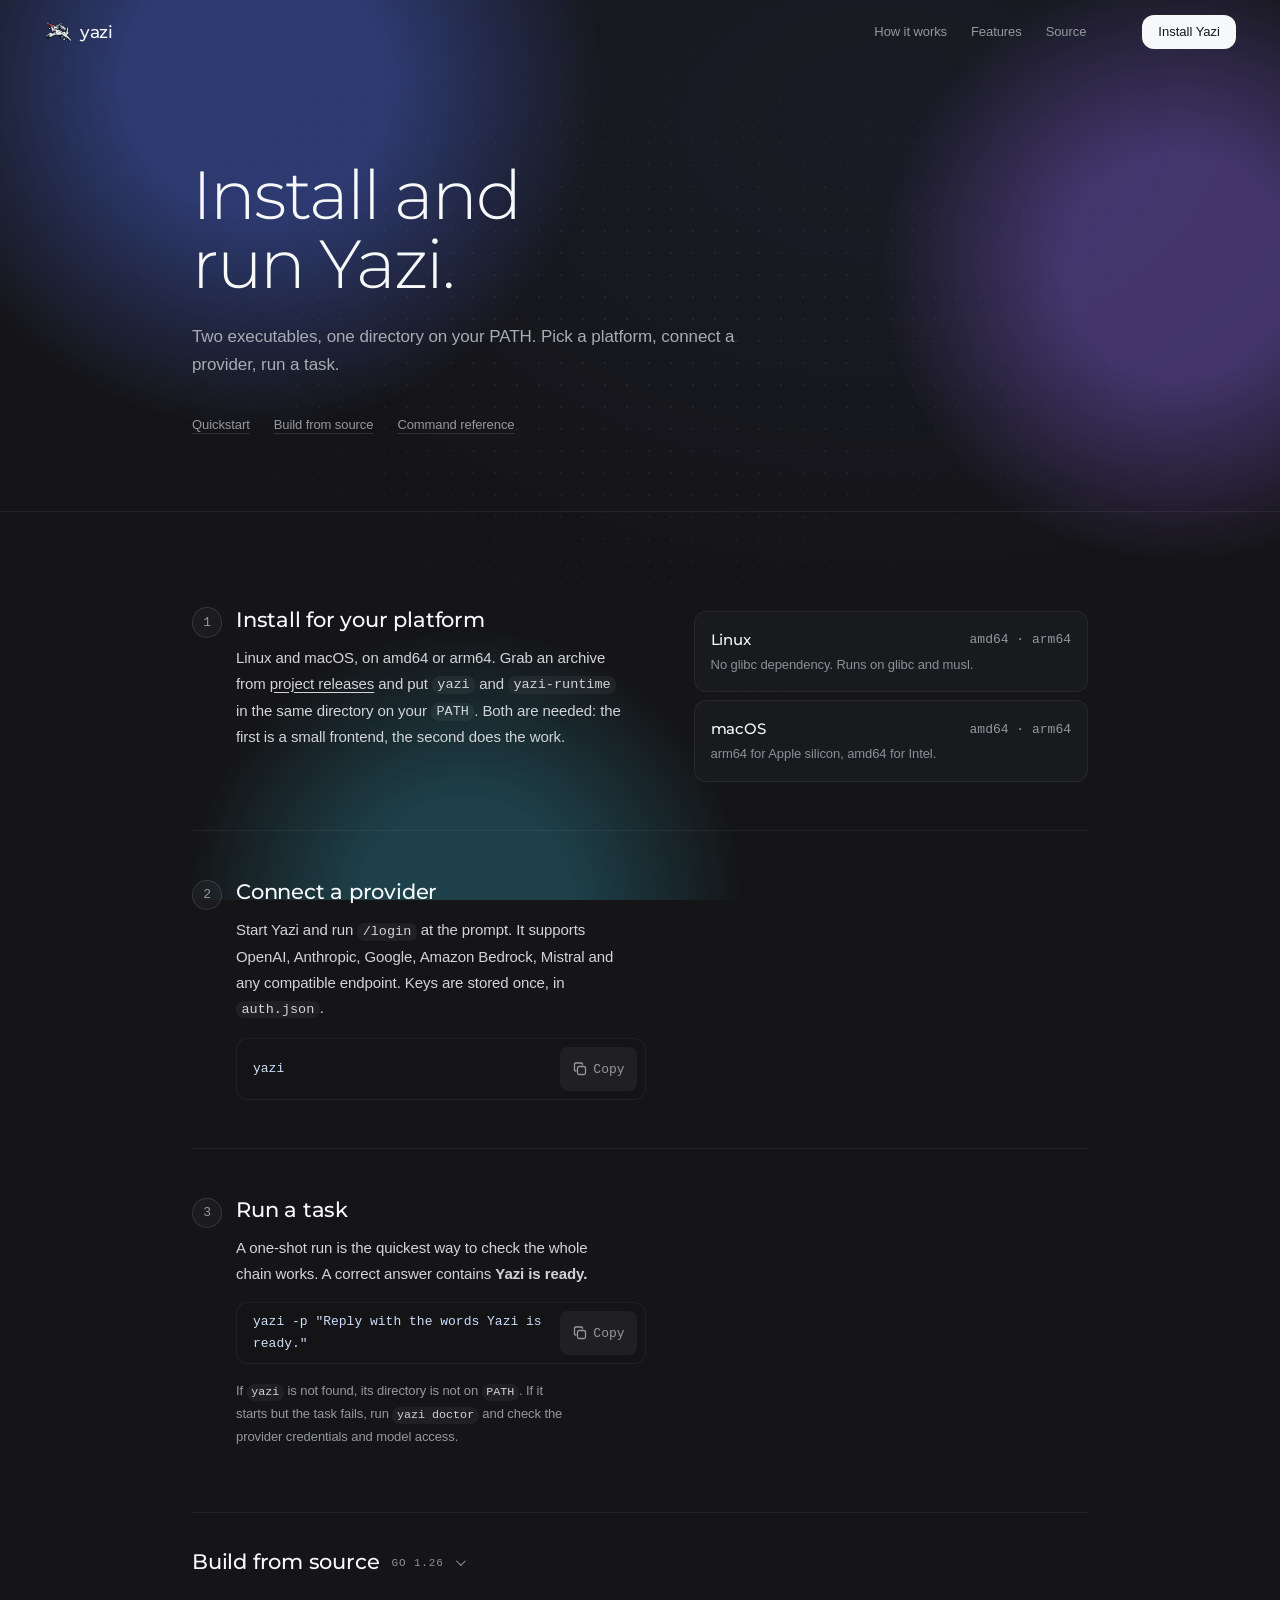
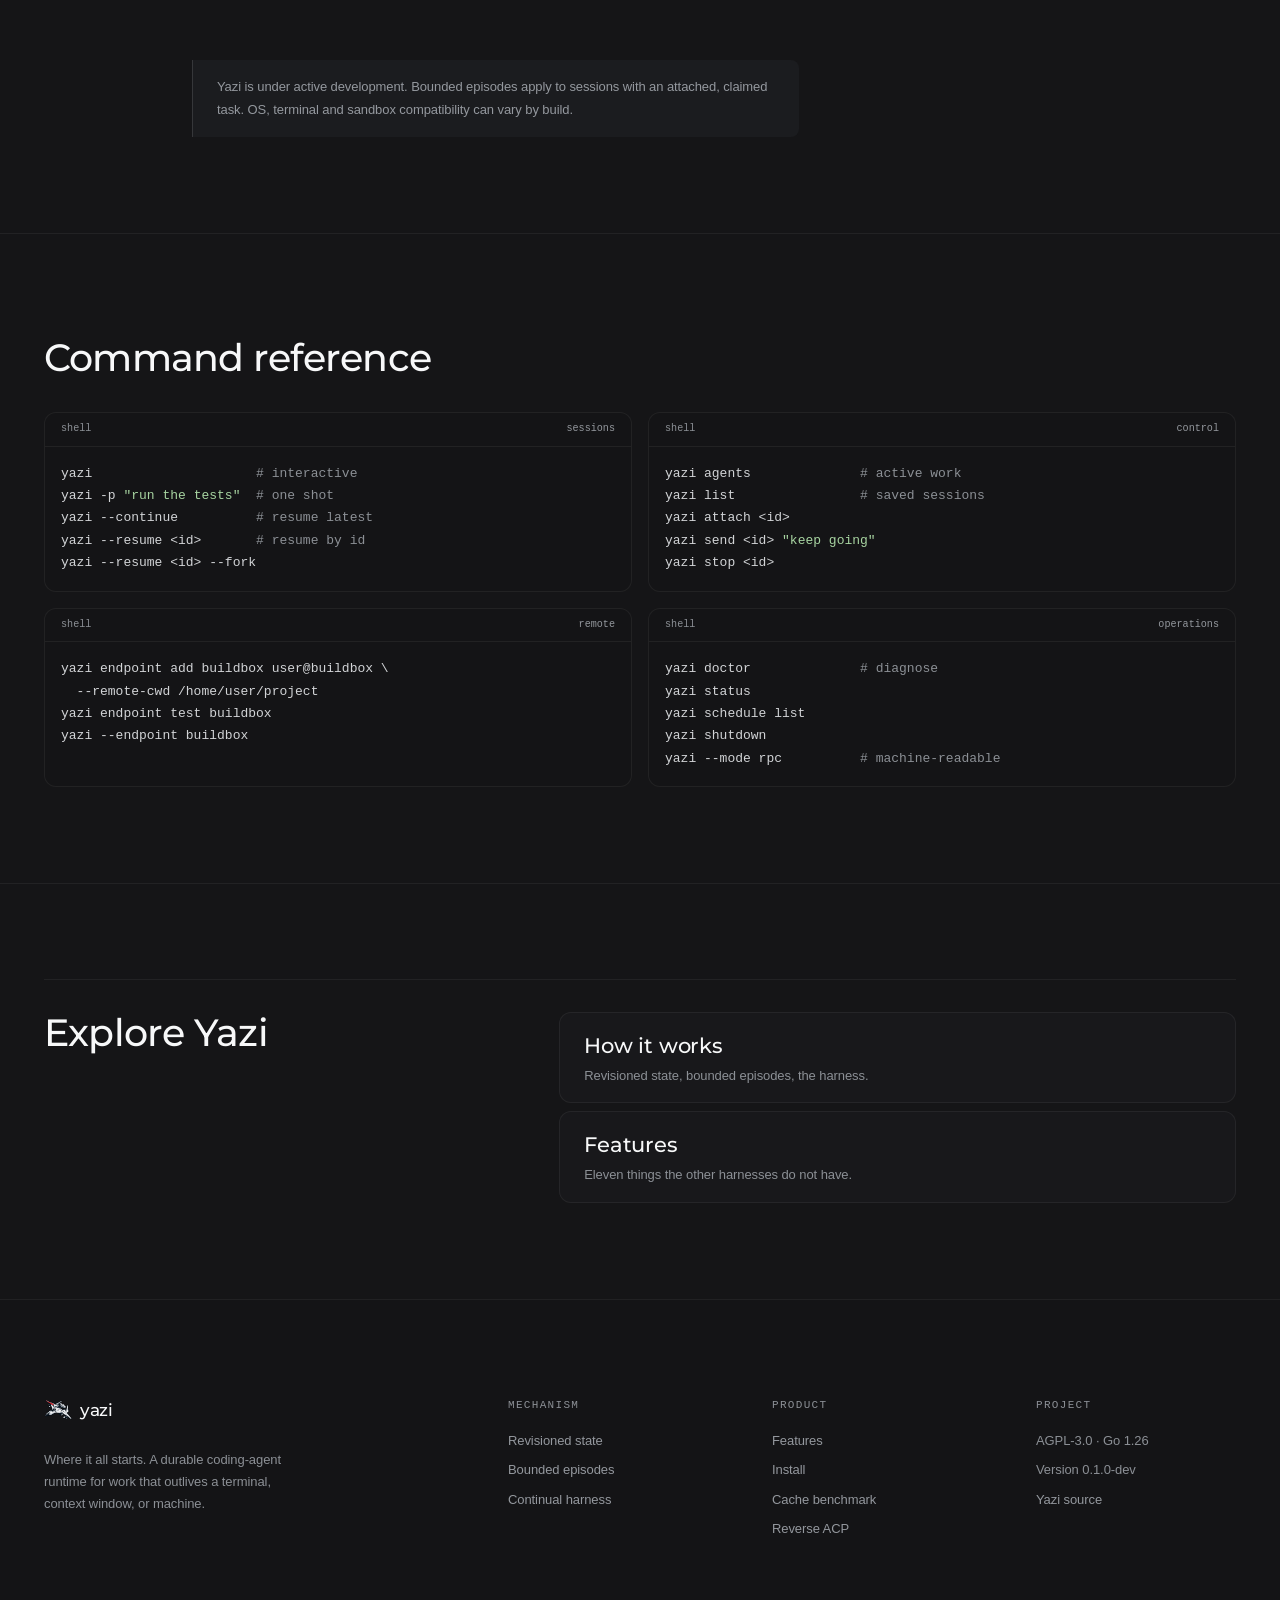
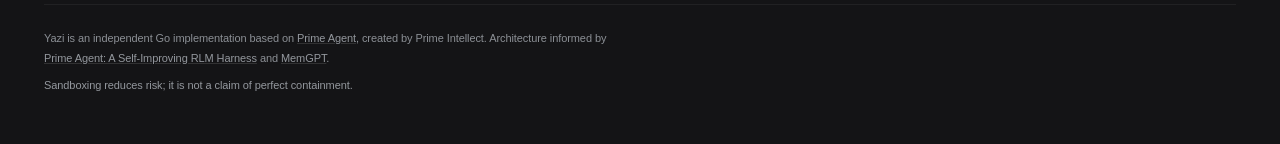
==== install.html @ c80f6cb1 "Yazi product site Two generated pages, a design token layer traced to a measured Design DNA profile," ====
<!doctype html>
<html lang="en">
<head>
<meta charset="utf-8" />
<meta name="viewport" content="width=device-width, initial-scale=1, viewport-fit=cover" />
<meta name="color-scheme" content="dark" />
<meta name="theme-color" content="#151517" />
<title>Install — Yazi</title>
<meta name="description" content="Install Yazi on Linux or macOS, connect a provider, and run your first task." />
<link rel="icon" href="assets/img/jet-logo.svg" type="image/svg+xml" />
<link rel="preload" href="assets/fonts/montserrat-light.woff2" as="font" type="font/woff2" crossorigin />
<link rel="preload" href="assets/fonts/montserrat-medium.woff2" as="font" type="font/woff2" crossorigin />
<link rel="stylesheet" href="assets/css/tokens.css" />
<link rel="stylesheet" href="assets/css/tui.css" />
<link rel="stylesheet" href="assets/css/site.css" />
</head>
<body>

<a class="skip" href="#main">Skip to content</a>

<div class="field" aria-hidden="true">
  <div class="field__blob field__blob--1"></div>
  <div class="field__blob field__blob--2"></div>
  <div class="field__blob field__blob--3"></div>
  <div class="field__grid"><div class="field__dots"></div></div>
</div>

<div class="progress" aria-hidden="true"><i data-progress></i></div>

<header class="nav" data-nav>
  <div class="nav__inner">
    <a class="brand" href="index.html" aria-label="Yazi, home">
      <img class="brand__mark" src="assets/img/jet-logo.svg" alt="" width="28" height="28" />
      <span class="brand__word">yazi</span>
    </a>
    <nav class="nav__links" aria-label="Sections">
      <a href="index.html#mechanisms">How it works</a>
      <a href="index.html#features">Features</a>
      <a href="https://src.krea.to/kreato/yazi">Source</a>
    </nav>
    <div class="nav__actions">
      <a class="btn btn--primary btn--sm" href="install.html" aria-current="page">Install Yazi</a>
      <button class="nav__toggle" type="button" data-nav-toggle aria-expanded="false" aria-controls="nav-menu" aria-label="Open menu" hidden>
        <svg width="20" height="20" viewBox="0 0 20 20" fill="none" aria-hidden="true"><path d="M3 6h14M3 10h14M3 14h14" stroke="currentColor" stroke-width="1.5" stroke-linecap="round"/></svg>
      </button>
    </div>
  </div>
  <nav class="nav__menu" id="nav-menu" aria-label="Sections" data-nav-menu hidden>
      <a href="index.html#mechanisms">How it works</a>
      <a href="index.html#features">Features</a>
      <a href="https://src.krea.to/kreato/yazi">Source</a>
  </nav>
</header>

<main id="main">

  <section class="pagehead">
    <div class="wrap">
      <h1 class="pagehead__title" data-split>
        <span class="line">Install and</span>
        <span class="line">run Yazi.</span>
      </h1>
      <p class="pagehead__lede">Two executables, one directory on your PATH. Pick a platform, connect a provider, run a task.</p>
      <nav class="page-jumps" aria-label="On this page">
        <a href="#steps">Quickstart</a>
        <a href="#from-source">Build from source</a>
        <a href="#commands">Command reference</a>
      </nav>
    </div>
  </section>

  <section class="section section--rule" id="steps">
    <div class="wrap">
      <ol class="steps">

        <li class="step" id="platform">
          <div class="step__body">
            <h2 class="step__title">Install for your platform</h2>
            <p class="step__text">
              Linux and macOS, on amd64 or arm64. Grab an archive from
              <a href="https://src.krea.to/kreato/yazi/releases">project releases</a>
              and put <code>yazi</code> and <code>yazi-runtime</code> in the same
              directory on your <code>PATH</code>. Both are needed: the first is
              a small frontend, the second does the work.
            </p>
          </div>
          <div class="step__aside">
            <ul class="plat-list">
              <li class="plat">
                <span class="plat__os">Linux</span>
                <span class="plat__arch mono">amd64 · arm64</span>
                <span class="plat__note">No glibc dependency. Runs on glibc and musl.</span>
              </li>
              <li class="plat">
                <span class="plat__os">macOS</span>
                <span class="plat__arch mono">amd64 · arm64</span>
                <span class="plat__note">arm64 for Apple silicon, amd64 for Intel.</span>
              </li>
            </ul>
          </div>
        </li>

        <li class="step" id="provider">
          <div class="step__body">
            <h2 class="step__title">Connect a provider</h2>
            <p class="step__text">
              Start Yazi and run <code>/login</code> at the prompt. It supports
              OpenAI, Anthropic, Google, Amazon Bedrock, Mistral and any
              compatible endpoint. Keys are stored once, in
              <code>auth.json</code>.
            </p>
            <div class="snippet" data-copy-host>
              <code class="snippet__code">yazi</code>
              <button class="snippet__copy" type="button" data-copy aria-label="Copy launch command" hidden>
                <svg width="16" height="16" viewBox="0 0 16 16" fill="none" aria-hidden="true"><rect x="5.5" y="5.5" width="8" height="8" rx="1.5" stroke="currentColor" stroke-width="1.3"/><path d="M10.5 3.5v-.5a1 1 0 0 0-1-1h-6a1 1 0 0 0-1 1v6a1 1 0 0 0 1 1H4" stroke="currentColor" stroke-width="1.3" stroke-linecap="round"/></svg>
                <span class="snippet__copy-text">Copy</span>
              </button>
            </div>
            <p class="snippet__feedback sr-only" role="status" data-copy-feedback></p>
          </div>
        </li>

        <li class="step" id="first-task">
          <div class="step__body">
            <h2 class="step__title">Run a task</h2>
            <p class="step__text">
              A one-shot run is the quickest way to check the whole chain works.
              A correct answer contains <strong>Yazi is ready.</strong>
            </p>
            <div class="snippet" data-copy-host>
              <code class="snippet__code">yazi -p &quot;Reply with the words Yazi is ready.&quot;</code>
              <button class="snippet__copy" type="button" data-copy aria-label="Copy first task command" hidden>
                <svg width="16" height="16" viewBox="0 0 16 16" fill="none" aria-hidden="true"><rect x="5.5" y="5.5" width="8" height="8" rx="1.5" stroke="currentColor" stroke-width="1.3"/><path d="M10.5 3.5v-.5a1 1 0 0 0-1-1h-6a1 1 0 0 0-1 1v6a1 1 0 0 0 1 1H4" stroke="currentColor" stroke-width="1.3" stroke-linecap="round"/></svg>
                <span class="snippet__copy-text">Copy</span>
              </button>
            </div>
            <p class="snippet__feedback sr-only" role="status" data-copy-feedback></p>
            <p class="step__text step__text--dim">
              If <code>yazi</code> is not found, its directory is not on
              <code>PATH</code>. If it starts but the task fails, run
              <code>yazi doctor</code> and check the provider credentials and
              model access.
            </p>
          </div>
        </li>

      </ol>

      <details class="source" id="from-source">
        <summary>
          <span class="source__label">Build from source</span>
          <span class="source__hint mono">Go 1.26</span>
        </summary>
        <div class="source__body">
          <p class="step__text">
            From the root of a local checkout of the
            <a href="https://src.krea.to/kreato/yazi">Yazi repository</a>.
            Keep the two outputs together and add their directory to your
            <code>PATH</code>.
          </p>
          <div class="snippet" data-copy-host>
              <code class="snippet__code">go build -trimpath -o yazi ./cmd/yazi
go build -trimpath -o yazi-runtime ./cmd/yazi-runtime</code>
              <button class="snippet__copy" type="button" data-copy aria-label="Copy build commands" hidden>
                <svg width="16" height="16" viewBox="0 0 16 16" fill="none" aria-hidden="true"><rect x="5.5" y="5.5" width="8" height="8" rx="1.5" stroke="currentColor" stroke-width="1.3"/><path d="M10.5 3.5v-.5a1 1 0 0 0-1-1h-6a1 1 0 0 0-1 1v6a1 1 0 0 0 1 1H4" stroke="currentColor" stroke-width="1.3" stroke-linecap="round"/></svg>
                <span class="snippet__copy-text">Copy</span>
              </button>
            </div>
            <p class="snippet__feedback sr-only" role="status" data-copy-feedback></p>
          <p class="step__text step__text--dim">
            With Nix, run <code>nix run .#</code> from the repository instead.
            A native SQLite/FTS5 build needs CGO and
            <code>-tags 'yazi_sqlite_cgo sqlite_fts5'</code>.
          </p>
        </div>
      </details>

      <p class="install__caveat">
        Yazi is under active development. Bounded episodes apply to sessions
        with an attached, claimed task. OS, terminal and sandbox compatibility
        can vary by build.
      </p>
    </div>
  </section>

  <section class="section section--rule" id="commands">
    <div class="wrap">
      <header class="section__head" data-reveal>
        <h2 class="h2">Command reference</h2>
      </header>

      <div class="codegrid">
        <figure class="code" data-reveal>
          <figcaption class="code__bar"><span class="mono">shell</span><span class="mono code__bar-note">sessions</span></figcaption>
<pre><code>yazi                     <span class="c-com"># interactive</span>
yazi -p <span class="c-str">"run the tests"</span>  <span class="c-com"># one shot</span>
yazi --continue          <span class="c-com"># resume latest</span>
yazi --resume &lt;id&gt;       <span class="c-com"># resume by id</span>
yazi --resume &lt;id&gt; --fork</code></pre>
        </figure>

        <figure class="code" data-reveal>
          <figcaption class="code__bar"><span class="mono">shell</span><span class="mono code__bar-note">control</span></figcaption>
<pre><code>yazi agents              <span class="c-com"># active work</span>
yazi list                <span class="c-com"># saved sessions</span>
yazi attach &lt;id&gt;
yazi send &lt;id&gt; <span class="c-str">"keep going"</span>
yazi stop &lt;id&gt;</code></pre>
        </figure>

        <figure class="code" data-reveal>
          <figcaption class="code__bar"><span class="mono">shell</span><span class="mono code__bar-note">remote</span></figcaption>
<pre><code>yazi endpoint add buildbox user@buildbox \
  --remote-cwd /home/user/project
yazi endpoint test buildbox
yazi --endpoint buildbox</code></pre>
        </figure>

        <figure class="code" data-reveal>
          <figcaption class="code__bar"><span class="mono">shell</span><span class="mono code__bar-note">operations</span></figcaption>
<pre><code>yazi doctor              <span class="c-com"># diagnose</span>
yazi status
yazi schedule list
yazi shutdown
yazi --mode rpc          <span class="c-com"># machine-readable</span></code></pre>
        </figure>
      </div>
    </div>
  </section>

  <section class="section section--rule" id="next">
    <div class="wrap">
      <div class="next" data-reveal>
        <div class="next__text">
          <h2 class="h2">Explore Yazi</h2>
        </div>
        <div class="next__links">
          <a class="next__link" href="index.html#mechanisms">
            <span class="next__label">How it works</span>
            <span class="next__desc">Revisioned state, bounded episodes, the harness.</span>
          </a>
          <a class="next__link" href="index.html#features">
            <span class="next__label">Features</span>
            <span class="next__desc">Eleven things the other harnesses do not have.</span>
          </a>
        </div>
      </div>
    </div>
  </section>
</main>

<footer class="foot">
  <div class="wrap">
    <div class="foot__grid">
      <div class="foot__brand">
        <a class="brand" href="index.html">
          <img class="brand__mark" src="assets/img/jet-logo.svg" alt="" width="24" height="24" />
          <span class="brand__word">yazi</span>
        </a>
        <p class="foot__tag">Where it all starts. A durable coding-agent runtime for work that outlives a terminal, context window, or machine.</p>
      </div>
      <nav class="foot__col" aria-label="Mechanism">
        <p class="foot__head mono">Mechanism</p>
        <a href="index.html#revisioned-state">Revisioned state</a>
        <a href="index.html#bounded-episodes">Bounded episodes</a>
        <a href="index.html#continual-harness">Continual harness</a>
      </nav>
      <nav class="foot__col" aria-label="Product">
        <p class="foot__head mono">Product</p>
        <a href="index.html#features">Features</a>
        <a href="install.html">Install</a>
        <a href="index.html#cache">Cache benchmark</a>
        <a href="index.html#acp">Reverse ACP</a>
      </nav>
      <div class="foot__col">
        <p class="foot__head mono">Project</p>
        <p class="foot__meta">AGPL-3.0 · Go 1.26</p>
        <p class="foot__meta">Version 0.1.0-dev</p>
        <a href="https://src.krea.to/kreato/yazi">Yazi source</a>
      </div>
    </div>
    <div class="foot__base">
      <p class="foot__line">
        Yazi is an independent Go implementation based on
        <a href="https://github.com/PrimeIntellect-ai/prime-agent">Prime Agent</a>,
        created by Prime Intellect. Architecture informed by
        <a href="https://arxiv.org/abs/2608.23552">Prime Agent: A Self-Improving RLM Harness</a>
        and <a href="https://arxiv.org/abs/2310.08560">MemGPT</a>.
      </p>
      <p class="foot__line foot__line--dim">Sandboxing reduces risk; it is not a claim of perfect containment.</p>
    </div>
  </div>
</footer>

<script src="assets/js/terminal-frames.js" defer></script>
<script src="assets/js/site.js" defer></script>
</body>
</html>
---- assets/css/tokens.css ----
/* ─────────────────────────────────────────────────────────────────────────
   Yazi product page — design tokens.

   Every value here traces to design/dna.json, which was measured from the
   shipped Yazi web client (see design/README.md). Nothing in site.css may
   declare a colour, radius, shadow or type size that is not in this file.
   ───────────────────────────────────────────────────────────────────────── */

/* Montserrat 300/400/500 — the product's brand face (SIL OFL, see
   assets/fonts/Montserrat-OFL.txt). Only these three weights ship. */
@font-face {
  font-family: 'Montserrat';
  font-style: normal;
  font-weight: 300;
  font-display: swap;
  src: url(../fonts/montserrat-light.woff2) format('woff2');
}
@font-face {
  font-family: 'Montserrat';
  font-style: normal;
  font-weight: 400;
  font-display: swap;
  src: url(../fonts/montserrat-regular.woff2) format('woff2');
}
@font-face {
  font-family: 'Montserrat';
  font-style: normal;
  font-weight: 500;
  font-display: swap;
  src: url(../fonts/montserrat-medium.woff2) format('woff2');
}

:root {
  /* ── Colour ──────────────────────────────────────────────────────────
     neutral.scale, lightest → darkest (dna.design_system.color.neutral) */
  --n-00: #f7f8f9;   /* primary text, primary button fill */
  --n-10: #d2d4d7;   /* secondary body */
  --n-20: #bcbec2;   /* tertiary */
  --n-30: #a8acb2;   /* lede, tertiary labels */
  --n-40: #94989e;   /* muted labels, captions */
  --n-50: #8c9096;   /* dim metadata */
  --n-60: #414149;   /* borders, dividers */
  --n-70: #232937;   /* elevated surface */
  --n-80: #1b1c1f;   /* card surface */
  --n-90: #151517;   /* page background */

  --surface-bg: var(--n-90);
  --surface-card: var(--n-80);
  --surface-elevated: var(--n-70);

  --accent: #2c345a;          /* the cool-blue field / deep accent */
  --accent-bright: #4c5e85;   /* accent at readable strength */
  --accent-light: #cbddfb;    /* accent text on dark */

  --text-primary: var(--n-00);
  --text-secondary: var(--n-10);
  --text-tertiary: var(--n-30);
  --text-muted: var(--n-40);
  --text-dim: var(--n-50);

  --border: var(--n-60);
  --border-soft: rgba(255, 255, 255, 0.06);
  --border-mid: rgba(255, 255, 255, 0.12);
  --border-strong: rgba(255, 255, 255, 0.2);

  --hover: rgba(255, 255, 255, 0.06);
  --active: rgba(255, 255, 255, 0.14);

  /* Surface tints. The DNA specifies that surfaces are semi-transparent where
     they meet the drifting field, so the field reads through the glass instead
     of being covered by it. Each is a palette colour plus the alpha that
     produces the measured composite; they live here so site.css holds no
     colour literals. */
  --tint-card: rgba(27, 28, 31, 0.88);      /* cards over the field */
  --tint-card-soft: rgba(27, 28, 31, 0.72); /* bands and callouts */
  --tint-card-faint: rgba(27, 28, 31, 0.6);
  --tint-well: rgba(21, 21, 23, 0.9);       /* code and snippet wells */
  --tint-well-soft: rgba(21, 21, 23, 0.78);
  --tint-well-faint: rgba(21, 21, 23, 0.7);
  --tint-nav: rgba(21, 21, 23, 0.82);       /* scrolled nav material */
  --tint-menu: rgba(21, 21, 23, 0.96);
  --tint-foot: rgba(21, 21, 23, 0.6);
  --tint-accent: rgba(44, 52, 90, 0.34);    /* accent-filled nodes */
  --tint-accent-soft: rgba(44, 52, 90, 0.22);
  --tint-raise: rgba(255, 255, 255, 0.03);  /* one step up from the surface */
  --tint-raise-2: rgba(255, 255, 255, 0.05);
  --tint-raise-3: rgba(255, 255, 255, 0.07);
  --tint-raise-4: rgba(255, 255, 255, 0.14);
  --tint-raise-5: rgba(255, 255, 255, 0.22);
  --tint-highlight: rgba(255, 255, 255, 0.06); /* 1px inner top edge */
  --tint-success-glow: rgba(78, 209, 126, 0.14);
  --tint-field-fade: rgba(44, 52, 90, 0.1);

  /* Code-block syntax. These are the only hues outside the measured palette:
     a code sample needs to distinguish string from number, and the product's
     own TUI themes carry the same two roles. Both clear 4.5:1 on --n-90. */
  --code-string: #a8d5a2;
  --code-number: #d9b98a;

  --success: #4ed17e;
  --warning: #f5a623;
  --error: #f25a5a;

  /* The drifting fields, from the client's --yz-blob-* tokens. */
  /* Measured from the client's landing surface: the reference is 24% #232937
     and 12% #2c345a, i.e. the field is a real presence, not a hint. These are
     the client's own --yz-blob-* values with the opacity the measurement
     implies. */
  --field-1: rgba(56, 74, 150, 0.70);
  --field-2: rgba(150, 110, 255, 0.34);
  --field-3: rgba(56, 190, 220, 0.26);
  --field-wash: rgba(44, 52, 90, 0.22);
  --grid-dot: rgba(247, 248, 249, 0.07);

  /* ── Type ────────────────────────────────────────────────────────────
     dna.design_system.typography */
  --font-heading: 'Montserrat', -apple-system, BlinkMacSystemFont, 'Segoe UI', sans-serif;
  --font-body: -apple-system, BlinkMacSystemFont, 'Segoe UI', 'PingFang SC',
    'Hiragino Sans GB', 'Helvetica Neue', Helvetica, Arial, sans-serif;
  --font-mono: 'SF Mono', 'JetBrains Mono', 'Fira Code', Consolas,
    'Liberation Mono', Menlo, monospace;

  --fs-display: clamp(3rem, 1.2rem + 5.6vw, 5.5rem);  /* 88px */
  --fs-h2: clamp(1.75rem, 1.2rem + 2.2vw, 2.375rem);    /* 38px */
  --fs-h3: 1.3125rem;                                   /* 21px */
  --fs-body: 1.0625rem;                                 /* 17px */
  --fs-sm: 0.9375rem;                                   /* 15px */
  --fs-caption: 0.8125rem;                              /* 13px */
  --fs-overline: 0.6875rem;                             /* 11px */

  --lh-display: 0.94;
  --lh-h1: 1.04;
  --lh-h2: 1.12;
  --lh-h3: 1.3;
  --lh-body: 1.65;
  --lh-sm: 1.6;
  --lh-caption: 1.5;

  --tr-display: -0.035em;
  --tr-h1: -0.025em;
  --tr-h2: -0.02em;
  --tr-h3: -0.01em;
  --tr-body: -0.005em;
  --tr-overline: 0.18em;

  /* ── Space (base_unit 4px) ───────────────────────────────────────────*/
  --s-1: 0.25rem;   /* 4  */
  --s-2: 0.5rem;    /* 8  */
  --s-3: 0.75rem;   /* 12 */
  --s-4: 1rem;      /* 16 */
  --s-5: 1.5rem;    /* 24 */
  --s-6: 2rem;      /* 32 */
  --s-7: 3rem;      /* 48 */
  --s-8: 4rem;      /* 64 */
  --s-9: 6rem;      /* 96 */
  --s-10: 8rem;     /* 128 */
  --s-11: 10rem;    /* 160 */

  /* ── Layout ──────────────────────────────────────────────────────────*/
  --wrap: 1240px;
  --gutter: var(--s-5);
  --nav-h: 64px;
  --touch-target: 44px;

  /* ── Shape ───────────────────────────────────────────────────────────*/
  --r-sm: 8px;
  --r-md: 12px;
  --r-lg: 20px;
  --r-pill: 999px;

  /* ── Elevation: 0.5px hairline + two low-opacity blooms ──────────────*/
  --shadow-low: 0 0 0 0.5px rgba(255, 255, 255, 0.06), 0 2px 6px rgba(0, 0, 0, 0.28);
  --shadow-med: 0 0 0 0.5px rgba(255, 255, 255, 0.09), 0 4px 16px rgba(0, 0, 0, 0.32),
    0 0 24px rgba(0, 0, 0, 0.22);
  --shadow-high: 0 0 0 0.5px rgba(255, 255, 255, 0.12), 0 12px 40px rgba(0, 0, 0, 0.48),
    0 0 64px rgba(44, 52, 90, 0.35);

  /* ── Motion ──────────────────────────────────────────────────────────*/
  --ease: cubic-bezier(0.4, 0, 0.2, 1);
  --dur-micro: 100ms;
  --dur-normal: 200ms;
  --dur-macro: 300ms;
}
---- assets/css/tui.css ----
/* ═══════════════════════════════════════════════════════════════════════════
   THE TERMINAL
   ───────────────────────────────────────────────────────────────────────────
   This is not a mockup of "a terminal". It reproduces what yazi's TUI actually
   paints, taken from the render code and the frame goldens:

     internal/tui2/app/header_splash.go   the butterfly + metadata block
     internal/tui2/app/header.go          brandLogo, shortPath
     internal/tui2/app/root.go            paintHint: state left, mode right
     internal/tui2/parity/testdata/       exact glyphs, indents and spacing
     internal/tui2/theme/data/dark.json   the colours

   The geometry that matters, and that a generic terminal mock gets wrong:

     - there is no window chrome. No traffic lights, no title bar, no rounded
       card. It is a terminal, and the terminal is the whole surface.
     - the user's message is indented two columns and sits on its own
       background; the assistant's reply is indented one.
     - a tool call is a block indented two columns: "shell · ◇ running", the
       command, its output, then "Elapsed 0.0s".
     - the hint row above the prompt is split: spinner and state on the left,
       the replay label right-aligned.
     - the prompt is " >" with one leading space.
     - the palette is the TUI's own dark theme, not the website's.
   ─────────────────────────────────────────────────────────────────────────── */

.tui {
  /* The TUI's own theme tokens, from internal/tui2/theme/data/dark.json.
     Deliberately scoped here: the website's palette and the terminal's palette
     are different systems. Muted text is lifted for contrast on the web. */
  --tui-page: #18181e;
  --tui-text: #e4e4e4;
  --tui-body: #c4c4c4;
  --tui-muted: #a1a1a9;
  --tui-dim: #9898a0;
  --tui-dark: #505050;
  --tui-accent: #8abeb7;
  --tui-border: #5f87ff;
  --tui-success: #b5bd68;
  --tui-user-bg: #343541;
  --tui-tool-pending: #282832;
  --tui-tool-success: #283228;
  --tui-cursor: #e4e4e4;

  position: relative;
  background: var(--tui-page);
  border-radius: var(--r-md);
  border: 1px solid var(--border-soft);
  font-family: var(--font-mono);
  font-size: 12.5px;
  line-height: 1.5;
  color: var(--tui-body);
  overflow: hidden;
  /* A terminal is a character grid. Preserve it exactly. */
  font-variant-ligatures: none;
  tab-size: 4;
}

/* The whole surface is the screen: no chrome, no title, no dots. A faint inner
   edge is the only thing separating it from the page. */
.tui__screen {
  padding: 20px 22px 18px;
  min-height: 32rem;
  display: flex;
  flex-direction: column;
}

/* ── The splash header ──────────────────────────────────────────────────── */

.tui__header {
  display: flex;
  gap: 18px;
  align-items: flex-start;
  margin-bottom: 22px;
}

/* brandLogo, verbatim. It is 7 rows of ASCII; the leading spaces are part of
   the art, so it is pre-formatted and must not be re-indented. */
.tui__logo {
  margin: 0;
  font-family: var(--font-mono);
  font-size: 12.5px;
  line-height: 1.5;
  color: var(--tui-text);
  white-space: pre;
  flex-shrink: 0;
}

.tui__meta {
  display: flex;
  flex-direction: column;
  gap: 0;
  font-size: 12.5px;
  line-height: 1.5;
  padding-top: 0;
}

.tui__meta-row { white-space: pre; }
.tui__meta-key { color: var(--tui-dim); }
.tui__meta-val { color: var(--tui-muted); }
.tui__meta-name { color: var(--tui-text); }

/* ── Transcript ─────────────────────────────────────────────────────────── */

.tui__log {
  display: flex;
  flex-direction: column;
  flex: 1;
}

.tui__event {
  margin: 6px 0 0;
  padding-inline-start: 1ch;
  color: var(--tui-muted);
}

.tui__event.is-disconnected { color: var(--warning); }
.tui__event.is-resumed { color: var(--tui-success); }

/* User: two columns of indent, on its own background, exactly as the TUI
   paints userMessageBg. */
.tui__user {
  margin: 0;
  /* The TUI indents the user's message two columns. It is padding, not a
     leading space in the text, so selection and copy stay clean. */
  padding: 1px 10px 1px 2ch;
  background: var(--tui-user-bg);
  color: var(--tui-text);
  white-space: pre-wrap;
  overflow-wrap: anywhere;
  align-self: flex-start;
  max-width: 100%;
}

/* Assistant: one column of indent, no background. */
.tui__assistant {
  margin: 10px 0 0;
  padding-left: 1ch;
  color: var(--tui-body);
  white-space: pre-wrap;
  overflow-wrap: anywhere;
}

/* A tool call is a block, two columns in, on toolPendingBg → toolSuccessBg. */
.tui__tool {
  margin: 14px 0 0;
  padding: 6px 10px 6px 2ch;
  background: var(--tui-tool-pending);
  border-left: 2px solid var(--tui-dark);
  transition: background-color 320ms var(--ease), border-color 320ms var(--ease);
}

.tui__tool.is-done {
  background: var(--tui-tool-success);
  border-left-color: var(--tui-success);
}

.tui__tool-head {
  color: var(--tui-muted);
  white-space: pre;
}

.tui__tool-state { color: var(--tui-muted); }
.tui__tool.is-done .tui__tool-state { color: var(--tui-success); }

.tui__tool-cmd {
  color: var(--tui-body);
  white-space: pre-wrap;
  overflow-wrap: anywhere;
}

.tui__tool-out {
  color: var(--tui-muted);
  white-space: pre-wrap;
  overflow-wrap: anywhere;
}

.tui__tool-time {
  color: var(--tui-dim);
  white-space: pre;
}

/* ── The hint row and prompt ────────────────────────────────────────────── */

/* paintHint: activity on the left, expansion mode hard right. The spinner is
   the accent colour; the state text is muted. */
.tui__hint {
  display: flex;
  align-items: baseline;
  justify-content: space-between;
  gap: 2ch;
  margin-top: 16px;
  min-height: 1.5em;
}

.tui__state {
  display: inline-flex;
  align-items: baseline;
  gap: 1ch;
  color: var(--tui-muted);
  white-space: pre;
  min-width: 0;
}

.tui__spinner {
  color: var(--tui-accent);
  font-family: var(--font-mono);
  /* The real TUI cycles ⠋⠙⠹⠸⠼⠴⠦⠧⠇⠏ at the frame rate. */
  display: inline-block;
  width: 1ch;
}

.tui__mode {
  color: var(--tui-dim);
  white-space: nowrap;
  flex-shrink: 0;
}

.tui__prompt {
  display: flex;
  align-items: baseline;
  gap: 0;
  margin-top: 2px;
  /* The golden's prompt row is " >": one leading space, then the glyph. A
     space inside a flex item collapses, so the column is padding. */
  padding-left: 1ch;
}

.tui__prompt-glyph { color: var(--tui-muted); white-space: pre; }

/* A block cursor, like the terminal's. */
.tui__cursor {
  display: inline-block;
  width: 1ch;
  height: 1.15em;
  vertical-align: text-bottom;
  background: var(--tui-cursor);
  animation: tui-blink 1.06s steps(1, end) infinite;
}

@keyframes tui-blink {
  0%, 49%   { opacity: 1; }
  50%, 100% { opacity: 0; }
}

/* ── Typing ─────────────────────────────────────────────────────────────── */

.tui__line.is-typing::after {
  content: '';
  display: inline-block;
  width: 1ch;
  height: 1.05em;
  vertical-align: text-bottom;
  background: var(--tui-cursor);
  animation: tui-blink 1.06s steps(1, end) infinite;
}

/* ── Reduced motion ─────────────────────────────────────────────────────── */

@media (prefers-reduced-motion: reduce) {
  .tui__cursor,
  .tui__line.is-typing::after { animation: none; }
}

@media (max-width: 640px) {
  .tui__screen { padding: 14px 14px 12px; min-height: 29rem; }
  .tui__logo { font-size: 11px; }
  .tui__header { gap: 12px; margin-bottom: 16px; }
  .tui__meta { min-width: 0; }
  .tui__meta-row { white-space: normal; overflow-wrap: anywhere; }
}
---- assets/css/site.css ----
/* ─────────────────────────────────────────────────────────────────────────
   Yazi product page — site styles.

   Every colour, radius, shadow, type size and spacing step comes from
   assets/css/tokens.css (which traces to design/dna.json). This file declares
   no literal design values: if a value is not a token, it is a layout
   calculation (a percentage, a clamp, a grid track) rather than a design
   decision.

   Structure follows the DNA's composition: one vertical document, two
   asymmetric two-column breaks, hairline containment instead of card walls,
   and a fixed atmosphere layer behind everything.
   ───────────────────────────────────────────────────────────────────────── */

/* ── Reset ─────────────────────────────────────────────────────────────── */

*,
*::before,
*::after { box-sizing: border-box; }

html {
  /* The atmosphere layer is deliberately larger than the viewport. Clipping at
     the root is what actually stops it widening the scroll area — overflow on
     the fixed layer itself does not, because a fixed box is not a scroll
     container for the document. */
  overflow-x: clip;
  -webkit-text-size-adjust: 100%;
  scroll-behavior: smooth;
  scroll-padding-top: calc(var(--nav-h) + var(--s-5));
}

body {
  margin: 0;
  background: var(--surface-bg);
  color: var(--text-secondary);
  font-family: var(--font-body);
  font-size: var(--fs-body);
  line-height: var(--lh-body);
  letter-spacing: var(--tr-body);
  -webkit-font-smoothing: antialiased;
  -moz-osx-font-smoothing: grayscale;
  overflow-x: hidden;
}

img, svg { display: block; max-width: 100%; }

h1, h2, h3, h4, p, figure, dl, dd, ul { margin: 0; }
ul { padding: 0; list-style: none; }

a { color: inherit; text-decoration: none; }

code, .mono {
  font-family: var(--font-mono);
  font-size: 0.92em;
  letter-spacing: 0;
}

::selection {
  background: var(--accent-bright);
  color: var(--n-00);
}

:focus-visible {
  outline: 2px solid var(--accent-light);
  outline-offset: 3px;
  border-radius: var(--r-sm);
}

.sr-only {
  position: absolute;
  width: 1px;
  height: 1px;
  padding: 0;
  margin: -1px;
  overflow: hidden;
  clip-path: inset(50%);
  white-space: nowrap;
  border: 0;
}

.skip {
  position: absolute;
  left: var(--s-5);
  top: -100px;
  z-index: 100;
  padding: var(--s-3) var(--s-5);
  background: var(--n-00);
  color: var(--n-90);
  border-radius: var(--r-md);
  font-size: var(--fs-sm);
  transition: top var(--dur-normal) var(--ease);
}
.skip:focus { top: var(--s-5); }

/* ── Atmosphere ────────────────────────────────────────────────────────────
   The client's Backdrop.svelte, ported. Three radial fields drifting on long
   alternating loops and a dot grid panning under a radial mask. Drawn as
   gradients rather than blurred boxes so the compositor moves them for free:
   a filter on a moving layer would have to be recomputed every frame.

   `position: fixed` here (the client scopes it to the centre column) because
   this page is one continuous surface and the field should not end at a
   section boundary. */

.field {
  position: fixed;
  inset: 0;
  z-index: 0;
  overflow: hidden;
  pointer-events: none;
  contain: strict;
  /* The blobs are deliberately larger than the viewport and offset past its
     edges. `clip` keeps them from widening the document's scroll area, which
     `overflow: hidden` alone does not do for a fixed, contained layer. */
  clip-path: inset(0);
}

.field::before {
  content: '';
  position: absolute;
  inset: -20% -10%;
  background: radial-gradient(
    ellipse 62% 52% at 66% 24%,
    var(--field-wash) 0%,
    var(--tint-field-fade) 46%,
    transparent 74%
  );
}

.field__blob {
  position: absolute;
  margin: -70px;
  padding: 70px;
  border-radius: 50%;
  background: radial-gradient(closest-side, var(--blob) 0%, var(--blob) 38%, transparent 100%);
  will-change: transform;
  animation: drift 22s ease-in-out infinite alternate;
}

.field__blob--1 {
  width: 700px; height: 700px;
  left: -2%; top: -22%;
  --blob: var(--field-1);
  animation-name: drift-1;
}
.field__blob--2 {
  width: 600px; height: 600px;
  right: -10%; top: 4%;
  --blob: var(--field-2);
  animation-name: drift-2;
  animation-duration: 26s;
}
.field__blob--3 {
  width: 560px; height: 560px;
  left: 20%; bottom: -24%;
  --blob: var(--field-3);
  animation-name: drift-3;
  animation-duration: 30s;
}

/* The mask holds still while the dots pan under it: one tile per loop, so the
   wrap is seamless without animating background-position (which would repaint
   the whole area every frame). */
.field__grid {
  position: absolute;
  inset: 0;
  overflow: hidden;
  clip-path: inset(0);
  -webkit-mask-image: radial-gradient(ellipse 62% 58% at 50% 38%, #000 0%, transparent 76%);
  mask-image: radial-gradient(ellipse 62% 58% at 50% 38%, #000 0%, transparent 76%);
}

.field__dots {
  position: absolute;
  /* Inset on the top/left so the pan wraps seamlessly; the right/bottom edges
     extend by the same amount so the tile never opens a gap. */
  inset: -22px -22px -22px -22px;
  background-image: radial-gradient(var(--grid-dot) 1px, transparent 1.2px);
  background-size: 22px 22px;
  will-change: transform;
  animation: grid-pan 40s linear infinite;
}

@keyframes drift-1 {
  from { transform: translate3d(0, 0, 0) scale(1); }
  to   { transform: translate3d(6%, 8%, 0) scale(1.08); }
}
@keyframes drift-2 {
  from { transform: translate3d(0, 0, 0) scale(1.04); }
  to   { transform: translate3d(-7%, 5%, 0) scale(1); }
}
@keyframes drift-3 {
  from { transform: translate3d(0, 0, 0) scale(1); }
  to   { transform: translate3d(4%, -7%, 0) scale(1.1); }
}
@keyframes grid-pan {
  from { transform: translate3d(0, 0, 0); }
  to   { transform: translate3d(22px, 22px, 0); }
}

/* ── Layout primitives ─────────────────────────────────────────────────── */

.wrap {
  width: 100%;
  max-width: var(--wrap);
  margin-inline: auto;
  padding-inline: var(--gutter);
  position: relative;
  z-index: 1;
}

.section {
  position: relative;
  z-index: 1;
  padding-block: var(--s-9);
}

/* A full-bleed hairline between sections: the DNA's divider (1px, 6% white),
   drawn as the section's own top edge so it spans the viewport. */
.section--rule::before {
  content: '';
  position: absolute;
  inset-inline: 0;
  top: 0;
  height: 1px;
  background: var(--border-soft);
}

main [id] { scroll-margin-top: calc(var(--nav-h) + var(--s-4)); }

.section--tight { padding-block: var(--s-8); }

.section__head {
  max-width: 62ch;
  margin-bottom: var(--s-6);
}

/* Section heads now open on the heading itself. */
.section__head .h2 { margin-top: var(--s-2); }

/* The first feature split follows the section head directly, so it does not
   need the full inter-feature padding on top of the head's margin. */
.split--feature:first-of-type { padding-top: var(--s-5); }

/* ── Type ──────────────────────────────────────────────────────────────── */

.h2 {
  font-family: var(--font-heading);
  font-size: var(--fs-h2);
  font-weight: 500;
  line-height: var(--lh-h2);
  letter-spacing: var(--tr-h2);
  color: var(--text-primary);
  text-wrap: balance;
}

.h3 {
  font-family: var(--font-heading);
  font-size: var(--fs-h3);
  font-weight: 500;
  line-height: var(--lh-h3);
  letter-spacing: var(--tr-h3);
  color: var(--text-primary);
}

.lede {
  margin-top: var(--s-5);
  font-size: var(--fs-body);
  line-height: var(--lh-body);
  color: var(--text-tertiary);
  max-width: 62ch;
}

.lede code,
.card p code,
.install__note code,
.stats__note code {
  padding: 0.1em 0.4em;
  border-radius: var(--r-sm);
  background: var(--tint-raise-2);
  color: var(--text-secondary);
  font-size: 0.88em;
}

/* ── Buttons ───────────────────────────────────────────────────────────────
   Button.module.css geometry: 12px radius, 0.5px inset outline on the ghost
   variant, 200ms ease, no lift on hover. */

.btn {
  display: inline-flex;
  align-items: center;
  justify-content: center;
  gap: var(--s-2);
  height: 44px;
  padding-inline: var(--s-5);
  border: 0;
  border-radius: var(--r-md);
  font-family: var(--font-body);
  font-size: var(--fs-sm);
  font-weight: 500;
  letter-spacing: 0;
  cursor: pointer;
  white-space: nowrap;
  transition: background-color var(--dur-normal) var(--ease),
              box-shadow var(--dur-normal) var(--ease),
              color var(--dur-normal) var(--ease);
}

.btn--sm { height: 34px; padding-inline: var(--s-4); font-size: var(--fs-caption); }

.btn--primary {
  background: var(--n-00);
  color: var(--n-90);
}
.btn--primary:hover { background: var(--n-10); }
.btn--primary:active { background: var(--n-20); }

.btn--ghost {
  background: transparent;
  color: var(--text-secondary);
  box-shadow: inset 0 0 0 0.5px var(--border-strong);
}
.btn--ghost:hover { background: var(--hover); color: var(--text-primary); }
.btn--ghost:active { background: var(--active); }

.btn__icon { transition: transform var(--dur-normal) var(--ease); }
.btn--primary:hover .btn__icon { transform: translateX(2px); }

/* ── Pills and chips ───────────────────────────────────────────────────────
   Pill.module.css: 999px, 12px label, layer-2 fill. */

.pill {
  display: inline-flex;
  align-items: center;
  gap: var(--s-1);
  height: 22px;
  padding-inline: var(--s-2);
  border-radius: var(--r-pill);
  background: var(--tint-raise-3);
  color: var(--text-muted);
  font-size: var(--fs-overline);
  line-height: 1;
  font-weight: 500;
  white-space: nowrap;
}
.pill--mono { font-family: var(--font-mono); letter-spacing: 0.04em; }

.chips { display: flex; flex-wrap: wrap; gap: var(--s-2); }

.chip {
  padding: var(--s-1) var(--s-3);
  border-radius: var(--r-pill);
  border: 1px solid var(--border-soft);
  background: var(--tint-raise);
  color: var(--text-tertiary);
  font-family: var(--font-mono);
  font-size: var(--fs-caption);
  line-height: 1.7;
}

/* ── Navigation ────────────────────────────────────────────────────────── */

.nav {
  position: fixed;
  inset-inline: 0;
  top: 0;
  z-index: 50;
  height: var(--nav-h);
  transition: background-color var(--dur-macro) var(--ease),
              box-shadow var(--dur-macro) var(--ease),
              backdrop-filter var(--dur-macro) var(--ease);
}

/* Transparent over the hero, then the client's frosted bar. */
.nav.is-scrolled {
  background: var(--tint-nav);
  -webkit-backdrop-filter: blur(20px) saturate(140%);
  backdrop-filter: blur(20px) saturate(140%);
  box-shadow: 0 1px 0 0 var(--border-soft);
}

.nav__inner {
  display: flex;
  align-items: center;
  gap: var(--s-6);
  height: 100%;
  max-width: var(--wrap);
  margin-inline: auto;
  padding-inline: var(--gutter);
}

.brand {
  display: inline-flex;
  align-items: center;
  gap: var(--s-2);
  flex-shrink: 0;
}

.brand__mark {
  width: 28px;
  height: 28px;
  transition: transform var(--dur-macro) var(--ease);
}
.brand:hover .brand__mark { transform: translate(2px, -2px) rotate(-2deg); }

.brand__word {
  font-family: var(--font-heading);
  font-size: 1.0625rem;
  font-weight: 500;
  letter-spacing: -0.02em;
  color: var(--text-primary);
}

.nav__links {
  display: flex;
  align-items: center;
  gap: var(--s-5);
  margin-inline-start: auto;
}

.nav__links a {
  position: relative;
  font-size: var(--fs-caption);
  color: var(--text-muted);
  transition: color var(--dur-normal) var(--ease);
}
.nav__links a:hover,
.nav__links a[aria-current='page'] { color: var(--text-primary); }

/* The active marker is a 1px rule, not a pill: the DNA's hierarchy method is
   typographic, so navigation emphasis is weight and a hairline. */
.nav__links a[aria-current='page']::after {
  content: '';
  position: absolute;
  inset-inline: 0;
  bottom: -6px;
  height: 1px;
  background: var(--text-primary);
}

.nav__actions {
  display: flex;
  align-items: center;
  gap: var(--s-2);
  margin-inline-start: var(--s-5);
}

.nav__toggle {
  display: none;
  align-items: center;
  justify-content: center;
  width: var(--touch-target);
  height: var(--touch-target);
  padding: 0;
  border: 0;
  border-radius: var(--r-sm);
  background: transparent;
  color: var(--text-secondary);
  cursor: pointer;
}
.nav__toggle[hidden],
.snippet__copy[hidden] { display: none; }

.nav__toggle:hover { background: var(--hover); }

.nav__menu {
  display: none;
  flex-direction: column;
  padding: var(--s-3) var(--gutter) var(--s-5);
  background: var(--tint-menu);
  -webkit-backdrop-filter: blur(20px);
  backdrop-filter: blur(20px);
  box-shadow: 0 1px 0 0 var(--border-soft);
}
.nav__menu a {
  min-height: var(--touch-target);
  padding: var(--s-3) 0;
  font-size: var(--fs-sm);
  color: var(--text-tertiary);
  border-bottom: 1px solid var(--border-soft);
}
.nav__menu a:last-child { border-bottom: 0; }

/* ── Hero ──────────────────────────────────────────────────────────────── */

.hero {
  position: relative;
  z-index: 1;
  padding-top: calc(var(--nav-h) + var(--s-10));
  padding-bottom: var(--s-10);
}

.hero__grid {
  display: grid;
  grid-template-columns: minmax(0, 1.2fr) minmax(0, 1fr);
  gap: var(--s-8);
  align-items: center;
}

.hero__title {
  font-family: var(--font-heading);
  font-size: var(--fs-display);
  font-weight: 300;
  line-height: var(--lh-display);
  letter-spacing: var(--tr-display);
  color: var(--text-primary);
  text-wrap: balance;
}

.hero__lede {
  margin-top: var(--s-6);
  max-width: 46ch;
  font-size: var(--fs-body);
  color: var(--text-tertiary);
}

.hero__cta {
  display: flex;
  flex-wrap: wrap;
  gap: var(--s-3);
  margin-top: var(--s-7);
}

.hero__facts {
  display: flex;
  flex-wrap: wrap;
  gap: var(--s-6);
  margin-top: var(--s-8);
  padding-top: var(--s-5);
  border-top: 1px solid var(--border-soft);
}

.hero__facts div { display: flex; flex-direction: column; gap: 2px; }

.hero__facts dt {
  font-family: var(--font-mono);
  font-size: var(--fs-overline);
  letter-spacing: 0.1em;
  text-transform: uppercase;
  color: var(--text-dim);
}

.hero__facts dd {
  font-size: var(--fs-caption);
  color: var(--text-secondary);
}

/* ── Cards ─────────────────────────────────────────────────────────────── */

.grid { display: grid; gap: var(--s-4); }
.grid--3 { grid-template-columns: repeat(3, minmax(0, 1fr)); }
.grid--4 { grid-template-columns: repeat(4, minmax(0, 1fr)); }

.card {
  position: relative;
  padding: var(--s-6);
  border: 1px solid var(--border-soft);
  border-radius: var(--r-lg);
  background: var(--tint-card);
  transition: border-color var(--dur-normal) var(--ease),
              box-shadow var(--dur-normal) var(--ease),
              background-color var(--dur-normal) var(--ease);
}

.card:hover {
  border-color: var(--border-mid);
  box-shadow: var(--shadow-low);
}

.card p {
  margin-top: var(--s-3);
  font-size: var(--fs-sm);
  line-height: var(--lh-sm);
  color: var(--text-muted);
}

.card__num {
  display: block;
  margin-bottom: var(--s-5);
  font-size: var(--fs-caption);
  color: var(--text-dim);
  letter-spacing: 0.06em;
}

.card__icon {
  display: inline-flex;
  align-items: center;
  justify-content: center;
  width: 40px;
  height: 40px;
  margin-bottom: var(--s-5);
  border-radius: var(--r-md);
  border: 1px solid var(--border-soft);
  background: var(--tint-raise);
  color: var(--text-tertiary);
  transition: color var(--dur-normal) var(--ease),
              border-color var(--dur-normal) var(--ease);
}

.card--feature:hover .card__icon {
  color: var(--accent-light);
  border-color: var(--border-mid);
}



/* ── Split (text + figure) ─────────────────────────────────────────────── */

.split {
  display: grid;
  grid-template-columns: minmax(0, 0.82fr) minmax(0, 1.18fr);
  gap: var(--s-9);
  align-items: start;
}

.ticks {
  margin-top: var(--s-6);
  display: flex;
  flex-direction: column;
  gap: var(--s-3);
  /* The field's teal bloom drifts under this column. Body text at 15px needs
     a stable ground, so the list carries the page colour rather than sitting
     directly on the atmosphere. */
  padding: var(--s-4) var(--s-5);
  border-radius: var(--r-md);
  background: var(--tint-well-faint);
}

.ticks li {
  position: relative;
  padding-left: var(--s-6);
  font-size: var(--fs-sm);
  color: var(--text-muted);
}

.ticks li::before {
  content: '';
  position: absolute;
  left: 0;
  top: 0.62em;
  width: 9px;
  height: 1px;
  background: var(--accent-bright);
}

.ticks strong { color: var(--text-secondary); font-weight: 500; }

/* ── Architecture diagram ──────────────────────────────────────────────────
   DOM, not canvas: it stays selectable, searchable and readable by a screen
   reader. Nodes are hairlines and one step of luminance, matching the
   product's own depth cues. */

.diagram {
  padding: var(--s-6);
  border: 1px solid var(--border-soft);
  border-radius: var(--r-lg);
  background: var(--tint-well-faint);
  -webkit-backdrop-filter: blur(12px);
  backdrop-filter: blur(12px);
}

.diagram__row { display: flex; flex-wrap: wrap; gap: var(--s-2); justify-content: center; }

.node {
  flex: 1 1 auto;
  min-width: 0;
  padding: var(--s-2) var(--s-3);
  border: 1px solid var(--border-soft);
  border-radius: var(--r-sm);
  background: var(--tint-raise);
  color: var(--text-tertiary);
  font-family: var(--font-mono);
  font-size: var(--fs-caption);
  text-align: center;
  white-space: nowrap;
}

.node--daemon {
  margin-block: var(--s-2);
  padding-block: var(--s-3);
  border-color: var(--border-mid);
  background: var(--tint-accent);
  color: var(--text-primary);
  font-family: var(--font-heading);
  font-size: var(--fs-sm);
  font-weight: 500;
  letter-spacing: 0;
}

.node--soft {
  border-style: dashed;
  color: var(--text-dim);
  font-size: var(--fs-overline);
}

.diagram__link {
  display: flex;
  justify-content: center;
  padding-block: var(--s-2);
}

.diagram__link-label {
  font-size: var(--fs-overline);
  color: var(--text-dim);
  letter-spacing: 0.04em;
  padding-inline: var(--s-2);
  position: relative;
}
.diagram__link-label::before,
.diagram__link-label::after {
  content: '';
  position: absolute;
  top: 50%;
  width: var(--s-5);
  height: 1px;
  background: var(--border-soft);
}
.diagram__link-label::before { right: 100%; }
.diagram__link-label::after { left: 100%; }

/* The three-way branch under the daemon: one hairline stem splitting into
   three, drawn with borders so it scales with the grid. */
.diagram__branch {
  display: grid;
  grid-template-columns: repeat(3, minmax(0, 1fr));
  gap: var(--s-3);
  height: var(--s-5);
}
.diagram__branch i {
  justify-self: center;
  width: 1px;
  height: 100%;
  background: var(--border-soft);
}

.diagram__row--cols { align-items: stretch; gap: var(--s-3); }

.col {
  flex: 1 1 0;
  min-width: 0;
  padding: var(--s-3);
  border: 1px solid var(--border-soft);
  border-radius: var(--r-md);
  background: var(--tint-card-faint);
}

.col__head {
  display: block;
  margin-bottom: var(--s-2);
  font-size: var(--fs-overline);
  letter-spacing: 0.08em;
  text-transform: uppercase;
  color: var(--text-dim);
}

.col__list { display: flex; flex-direction: column; gap: 5px; }
.col__list li {
  font-size: var(--fs-caption);
  color: var(--text-muted);
  padding-left: var(--s-3);
  position: relative;
}
.col__list li::before {
  content: '';
  position: absolute;
  left: 0;
  top: 0.66em;
  width: 5px;
  height: 1px;
  background: var(--border-mid);
}

.col--center {
  display: flex;
  flex-direction: column;
  align-items: center;
  justify-content: center;
  gap: var(--s-2);
  border-color: var(--border-mid);
  background: var(--tint-accent-soft);
}

.col__well {
  padding: var(--s-3) var(--s-4);
  border-radius: var(--r-sm);
  background: var(--tint-well-soft);
  border: 1px solid var(--border-soft);
  font-family: var(--font-mono);
  font-size: var(--fs-caption);
  color: var(--text-secondary);
  text-align: center;
}

.col__foot {
  font-size: var(--fs-overline);
  color: var(--text-dim);
  letter-spacing: 0.04em;
}

.diagram__base {
  display: flex;
  gap: var(--s-2);
  margin-top: var(--s-3);
  padding-top: var(--s-3);
  border-top: 1px solid var(--border-soft);
}

/* ── Code blocks ───────────────────────────────────────────────────────── */

.codegrid {
  display: grid;
  grid-template-columns: repeat(2, minmax(0, 1fr));
  gap: var(--s-4);
}

.code {
  border: 1px solid var(--border-soft);
  border-radius: var(--r-md);
  background: var(--tint-well-soft);
  overflow: hidden;
  transition: border-color var(--dur-normal) var(--ease);
}
.code:hover { border-color: var(--border-mid); }

.code__bar {
  display: flex;
  align-items: center;
  justify-content: space-between;
  gap: var(--s-3);
  padding: var(--s-2) var(--s-4);
  border-bottom: 1px solid var(--border-soft);
  font-size: var(--fs-overline);
  color: var(--text-dim);
  letter-spacing: 0.04em;
}
.code__bar-note { color: var(--text-muted); }

.code pre {
  margin: 0;
  padding: var(--s-4);
  overflow-x: auto;
  font-family: var(--font-mono);
  font-size: var(--fs-caption);
  line-height: 1.72;
  color: var(--text-secondary);
  tab-size: 4;
}
.code code { font-family: inherit; font-size: inherit; letter-spacing: 0; }

.c-kw { color: var(--accent-light); }
.c-str { color: var(--code-string); }
.c-num { color: var(--code-number); }
.c-fn { color: var(--text-primary); }
.c-com { color: var(--text-dim); }

/* ── Sub-agents band ───────────────────────────────────────────────────── */

.subagents {
  display: grid;
  grid-template-columns: minmax(0, 1fr) minmax(0, 0.72fr);
  gap: var(--s-8);
  align-items: center;
  margin-top: var(--s-4);
  padding: var(--s-7);
  border: 1px solid var(--border-soft);
  border-radius: var(--r-lg);
  background: var(--tint-card-soft);
}

.subagents__text p {
  margin-top: var(--s-3);
  font-size: var(--fs-sm);
  line-height: var(--lh-sm);
  color: var(--text-muted);
  max-width: 58ch;
}

.subagents .chips {
  display: grid;
  grid-template-columns: repeat(2, minmax(0, 1fr));
  gap: var(--s-2);
}

.subagents .chip { text-align: center; }

/* ── Stats ─────────────────────────────────────────────────────────────── */

.stats {
  display: grid;
  grid-template-columns: repeat(5, minmax(0, 1fr));
  gap: var(--s-4);
  padding-block: var(--s-6);
  border-block: 1px solid var(--border-soft);
}

.stat { display: flex; flex-direction: column; gap: var(--s-1); }

.stat__n {
  font-size: clamp(1.5rem, 1rem + 1.6vw, 2.125rem);
  font-weight: 400;
  line-height: 1.1;
  letter-spacing: -0.02em;
  color: var(--text-primary);
  font-variant-numeric: tabular-nums;
}

.stat__l {
  font-size: var(--fs-caption);
  color: var(--text-dim);
}

.stats__note {
  margin-top: var(--s-5);
  font-size: var(--fs-overline);
  line-height: 1.8;
  color: var(--text-dim);
  max-width: 80ch;
}
.stats__note code { white-space: nowrap; }

/* ── Install ───────────────────────────────────────────────────────────────
   A numbered sequence, not a stack of bordered rows. Each step is a two-column
   row: the instruction on the left, the thing you act on (a platform list, a
   command) on the right. The rule between steps is the only divider, so the
   page reads as one procedure.
   ─────────────────────────────────────────────────────────────────────────── */

.pagehead .wrap,
#steps .wrap {
  max-width: calc(56rem + 2 * var(--gutter));
}

/* ── On-page jumps ──────────────────────────────────────────────────────── */

.page-jumps {
  display: flex;
  flex-wrap: wrap;
  gap: var(--s-1) var(--s-5);
  margin-top: var(--s-5);
}

.page-jumps a {
  display: inline-flex;
  align-items: center;
  min-height: var(--touch-target);
  font-size: var(--fs-caption);
  color: var(--text-muted);
  text-decoration: underline;
  text-decoration-color: var(--border-mid);
  text-underline-offset: 0.3em;
  transition: color var(--dur-normal) var(--ease);
}

.page-jumps a:hover { color: var(--text-primary); }

/* ── The steps ──────────────────────────────────────────────────────────── */

.steps {
  list-style: none;
  margin: 0;
  padding: 0;
  counter-reset: step;
}

.step {
  display: grid;
  grid-template-columns: minmax(0, 1.15fr) minmax(0, 1fr);
  gap: var(--s-7);
  align-items: start;
  padding-block: var(--s-7);
  border-top: 1px solid var(--border-soft);
}

.step:first-child { border-top: 0; padding-top: 0; }

/* The number is generated, so the markup stays a plain ordered list. */
.step__title {
  position: relative;
  padding-left: 2.75rem;
  font-family: var(--font-heading);
  font-size: var(--fs-h3);
  font-weight: 500;
  line-height: 1.25;
  letter-spacing: -0.01em;
  color: var(--text-primary);
}

.step__title::before {
  counter-increment: step;
  content: counter(step);
  position: absolute;
  left: 0;
  top: 0.05em;
  display: grid;
  place-items: center;
  width: 1.9rem;
  height: 1.9rem;
  border-radius: 50%;
  border: 1px solid var(--border-mid);
  background: var(--tint-raise);
  font-family: var(--font-mono);
  font-size: var(--fs-caption);
  font-weight: 400;
  letter-spacing: 0;
  color: var(--text-muted);
}

.step__text {
  margin-top: var(--s-3);
  padding-left: 2.75rem;
  max-width: 52ch;
  font-size: var(--fs-sm);
  line-height: 1.7;
  color: var(--text-secondary);
}

.step__text--dim {
  margin-top: var(--s-4);
  font-size: var(--fs-caption);
  color: var(--text-muted);
}

.step__text code,
.install__caveat code {
  padding: 0.1em 0.4em;
  border-radius: var(--r-sm);
  background: var(--tint-raise-2);
  color: var(--text-secondary);
  font-size: 0.9em;
}

.step__body { min-width: 0; }

.step__aside { padding-top: var(--s-1); }

/* ── Platform list ──────────────────────────────────────────────────────── */

.plat-list {
  list-style: none;
  margin: 0;
  padding: 0;
  display: flex;
  flex-direction: column;
  gap: var(--s-2);
}

.plat {
  display: grid;
  grid-template-columns: 1fr auto;
  gap: 2px var(--s-4);
  padding: var(--s-4);
  border: 1px solid var(--border-soft);
  border-radius: var(--r-md);
  background: var(--tint-card);
}

.plat__os {
  font-family: var(--font-heading);
  font-size: var(--fs-sm);
  font-weight: 500;
  color: var(--text-primary);
}

.plat__arch {
  font-size: var(--fs-caption);
  color: var(--text-muted);
  align-self: center;
}

.plat__note {
  grid-column: 1 / -1;
  font-size: var(--fs-caption);
  line-height: 1.6;
  color: var(--text-dim);
}

/* ── Snippets ───────────────────────────────────────────────────────────── */

.step .snippet,
.source .snippet {
  margin-top: var(--s-4);
  /* Align the snippet with the step text, which is indented past the number
     badge. `display: flex` shrink-wraps by default, so the width is explicit:
     a snippet narrower than its paragraph reads as a mistake. */
  margin-left: 2.75rem;
  width: calc(100% - 2.75rem);
  max-width: 52ch;
}

.snippet {
  display: flex;
  align-items: center;
  gap: var(--s-2);
  padding: var(--s-2) var(--s-2) var(--s-2) var(--s-4);
  border-radius: var(--r-md);
  background: var(--tint-well);
  border: 1px solid var(--border-soft);
}

.snippet__code {
  flex: 1;
  min-width: 0;
  font-family: var(--font-mono);
  font-size: var(--fs-caption);
  line-height: 1.7;
  color: var(--accent-light);
  white-space: pre-wrap;
  overflow-wrap: anywhere;
}

.snippet__copy {
  display: inline-flex;
  align-items: center;
  gap: 5px;
  flex-shrink: 0;
  min-height: var(--touch-target);
  padding: var(--s-2) var(--s-3);
  border: 0;
  border-radius: var(--r-sm);
  background: var(--tint-raise-2);
  color: var(--text-muted);
  font-family: var(--font-mono);
  font-size: var(--fs-caption);
  cursor: pointer;
  transition: background-color var(--dur-micro) var(--ease),
              color var(--dur-micro) var(--ease);
}
.snippet__copy:hover { background: var(--hover); color: var(--text-primary); }
.snippet__copy:active { background: var(--active); }
.snippet__copy.is-copied { color: var(--success); }

.snippet__feedback {
  margin-top: var(--s-2);
  margin-left: 2.75rem;
  font-size: var(--fs-caption);
  color: var(--text-muted);
}

/* ── Build from source ──────────────────────────────────────────────────── */

.source {
  margin-top: var(--s-4);
  padding-block: var(--s-5);
  border-top: 1px solid var(--border-soft);
}

.source summary {
  display: inline-flex;
  align-items: center;
  gap: var(--s-3);
  min-height: var(--touch-target);
  padding: var(--s-2) var(--s-4) var(--s-2) 0;
  cursor: pointer;
  list-style: none;
  border-radius: var(--r-sm);
  transition: color var(--dur-normal) var(--ease);
}

.source summary:hover .source__label { color: var(--accent-light); }

.source summary::-webkit-details-marker { display: none; }

.source__label {
  font-family: var(--font-heading);
  font-size: var(--fs-h3);
  font-weight: 500;
  letter-spacing: -0.01em;
  color: var(--text-primary);
}

.source__hint {
  font-size: var(--fs-overline);
  letter-spacing: 0.08em;
  text-transform: uppercase;
  color: var(--text-dim);
}

/* A chevron that turns when the section opens. */
.source summary::after {
  content: '';
  width: 7px;
  height: 7px;
  border-right: 1.5px solid var(--text-muted);
  border-bottom: 1.5px solid var(--text-muted);
  transform: rotate(45deg) translateY(-2px);
  transition: transform var(--dur-normal) var(--ease);
}

.source[open] summary::after { transform: rotate(-135deg) translateY(-2px); }

.source__body { padding-top: var(--s-2); }

.source__body .step__text { padding-left: 0; }

/* ── Caveat ─────────────────────────────────────────────────────────────── */

.install__caveat {
  margin-top: var(--s-7);
  padding: var(--s-4) var(--s-5);
  border-left: 1px solid var(--border-mid);
  border-radius: 0 var(--r-sm) var(--r-sm) 0;
  background: var(--surface-card);
  font-size: var(--fs-caption);
  line-height: 1.75;
  color: var(--text-muted);
  max-width: 84ch;
}

.install a { color: var(--accent-light); }
.step__text a { text-decoration: underline; text-underline-offset: 0.2em; }

/* ── Responsive ─────────────────────────────────────────────────────────── */

@media (max-width: 900px) {
  .step { grid-template-columns: minmax(0, 1fr); gap: var(--s-4); }
  .step__aside { padding-top: 0; }
  .step { padding-block: var(--s-6); }
}

@media (max-width: 640px) {
  .step__title { padding-left: 2.25rem; }
  .step__title::before { width: 1.6rem; height: 1.6rem; font-size: 0.75rem; }
  .step__text { padding-left: 2.25rem; }
  .step .snippet,
  .source .snippet { margin-left: 0; }
  .snippet__feedback { margin-left: 0; }
  .source { padding-right: 0; }
}

/* ── Footer ────────────────────────────────────────────────────────────── */

.foot {
  position: relative;
  z-index: 1;
  padding-block: var(--s-9) var(--s-7);
  border-top: 1px solid var(--border-soft);
  background: var(--tint-foot);
}

.foot__grid {
  display: grid;
  grid-template-columns: minmax(0, 2fr) repeat(3, minmax(0, 1fr));
  gap: var(--s-8);
}

.foot__tag {
  margin-top: var(--s-4);
  font-size: var(--fs-caption);
  line-height: 1.7;
  color: var(--text-dim);
  max-width: 34ch;
}

.foot__col { display: flex; flex-direction: column; gap: var(--s-2); }

.foot__head {
  margin-bottom: var(--s-2);
  font-size: var(--fs-overline);
  font-weight: 500;
  letter-spacing: 0.12em;
  text-transform: uppercase;
  color: var(--text-dim);
}

.foot__col a {
  font-size: var(--fs-caption);
  color: var(--text-muted);
  transition: color var(--dur-normal) var(--ease);
  width: fit-content;
}
.foot__col a:hover { color: var(--text-primary); }

.foot__meta { font-size: var(--fs-caption); color: var(--text-dim); }

.foot__base {
  margin-top: var(--s-8);
  padding-top: var(--s-5);
  border-top: 1px solid var(--border-soft);
  display: flex;
  flex-direction: column;
  gap: var(--s-2);
}

.foot__line {
  font-size: var(--fs-overline);
  line-height: 1.8;
  color: var(--text-dim);
  max-width: 96ch;
}
.foot__line a { color: var(--text-muted); text-decoration: underline; text-decoration-color: var(--border-mid); }
.foot__line a:hover { color: var(--text-primary); }
.foot__line--dim { color: var(--text-muted); }

/* ── Reveal ────────────────────────────────────────────────────────────────
   fade-up, 300ms, once. JS adds .is-revealed; without JS everything is
   visible (the .js class is set by the script's first line of work). */

.js [data-reveal] {
  opacity: 0;
  transform: translateY(14px);
  transition: opacity var(--dur-macro) var(--ease),
              transform var(--dur-macro) var(--ease);
}

.js [data-reveal].is-revealed {
  opacity: 1;
  transform: none;
}

/* ── Responsive ────────────────────────────────────────────────────────── */

@media (max-width: 1200px) {
  .grid--4 { grid-template-columns: repeat(2, minmax(0, 1fr)); }
  .hero__grid { gap: var(--s-8); }
  .split { grid-template-columns: minmax(0, 1fr); gap: var(--s-7); }
  .subagents { grid-template-columns: minmax(0, 1fr); gap: var(--s-5); }
  .subagents .chips { grid-template-columns: repeat(3, minmax(0, 1fr)); }
}

@media (max-width: 900px) {
  :root { --gutter: var(--s-4); }

  .section { padding-block: var(--s-9); }
  .hero { padding-top: calc(var(--nav-h) + var(--s-8)); padding-bottom: var(--s-9); }

  .nav__links { display: none; }
  .nav__actions { margin-inline-start: auto; }
  .nav__actions .btn--sm { min-height: var(--touch-target); }
  .nav__toggle { display: inline-flex; }
  .nav__menu:not([hidden]) { display: flex; }

  .hero__grid { grid-template-columns: minmax(0, 1fr); gap: var(--s-7); }
  .hero__lede { max-width: 54ch; }

  .grid--3 { grid-template-columns: repeat(2, minmax(0, 1fr)); }
  .codegrid { grid-template-columns: minmax(0, 1fr); }
  .install__platforms { grid-template-columns: minmax(0, 1fr); }

  .stats { grid-template-columns: repeat(3, minmax(0, 1fr)); gap: var(--s-5); }

  .foot__grid { grid-template-columns: repeat(2, minmax(0, 1fr)); gap: var(--s-6); }
}

@media (max-width: 640px) {
  /* A 860px field in a 390px viewport is not an atmosphere, it is a wash: the
     whole page becomes one colour and the type loses its ground. Scale the
     field down with the viewport and pull the wash back. */
  .field__blob--1 { width: 460px; height: 460px; }
  .field__blob--2 { width: 400px; height: 400px; }
  .field__blob--3 { width: 380px; height: 380px; }
  .field::before { opacity: 0.55; }

  .section { padding-block: var(--s-8); }
  .section__head { margin-bottom: var(--s-6); }

  .grid--3,
  .grid--4 { grid-template-columns: minmax(0, 1fr); }
  .subagents .chips { grid-template-columns: repeat(2, minmax(0, 1fr)); }

  .hero__facts { gap: var(--s-5); }
  .hero__cta .btn { width: 100%; }
  .pagehead { padding-bottom: var(--s-5); }

  .card { padding: var(--s-5); }
  .subagents { padding: var(--s-5); }

  .term__body { min-height: 240px; padding: var(--s-4); }
  .t-line { font-size: 0.75rem; }

  .diagram { padding: var(--s-4); }
  .diagram__row--cols { flex-direction: column; }
  .diagram__branch { display: none; }
  .diagram__base { flex-direction: column; }

  .stats { grid-template-columns: repeat(2, minmax(0, 1fr)); }
  .foot__grid { grid-template-columns: minmax(0, 1fr); }
  .foot__base { margin-top: var(--s-6); }
}

/* ── Reduced motion ────────────────────────────────────────────────────────
   The DNA's fallback strategy: fields hold still, the grid is dropped, the
   reveal is instant, and the terminal renders its final frame. */

@media (prefers-reduced-motion: reduce) {
  html { scroll-behavior: auto; }

  .field__blob,
  .field__dots,
  .term__caret-block,
  .t-line.is-typing::after { animation: none; }

  .field__grid { display: none; }

  .js [data-reveal] {
    opacity: 1;
    transform: none;
    transition: none;
  }

  *,
  *::before,
  *::after {
    animation-duration: 0.001ms !important;
    animation-iteration-count: 1 !important;
    transition-duration: 0.001ms !important;
  }
}

/* Coarse pointers and weak CPUs: drop the grid layer, stop the drift. The DNA
   names this explicitly as the low-end fallback. */
@media (hover: none) and (pointer: coarse) {
  .field__grid { display: none; }
}


/* ═══════════════════════════════════════════════════════════════════════════
   MOTION SYSTEM
   ───────────────────────────────────────────────────────────────────────────
   The DNA asks for "minimal functional" motion, but a product page has to sell
   the product before the reader has read a word. The compromise: motion is
   everywhere but it is *quiet* — short distances, one easing curve, no bounce,
   and every effect explains a relationship (this line came from that one, this
   card follows that card). Nothing spins, floats, or loops for decoration
   except the backdrop, which is the page's atmosphere rather than its subject.

   Layers, in order of application:
     1. entrance   — masked line rise for headings, fade-up for blocks
     2. scroll     — progress bar, nav material, parallax, section tracking
     3. crossover  — the "handoff" effects: an element from one section visually
                     continues into the next (the accent line, the race rows,
                     the episode columns)
     4. feedback   — magnetic buttons, card lift, snippet copy, caret
   ─────────────────────────────────────────────────────────────────────────── */

/* ── 1 · Entrance ───────────────────────────────────────────────────────── */

/* Headings rise out of a mask, one line at a time. The mask is the .line
   wrapper's overflow; the inner span is what moves, so the text is clipped by
   its own line box rather than by the section. */
.line {
  display: block;
  overflow: hidden;
}

.js .hero__title .line > span,
.js .h2[data-split] .line > span {
  display: block;
  transform: translateY(110%);
  transition: transform 900ms var(--ease);
  transition-delay: calc(var(--i, 0) * 90ms);
}

.js .hero__title.is-revealed .line > span,
.js .h2[data-split].is-revealed .line > span {
  transform: translateY(0);
}

/* The hero title is above the fold and must not wait for an observer. */
.js .hero__title .line > span { animation: line-rise 900ms var(--ease) both; }
.js .hero__title .line:nth-child(1) > span { animation-delay: 120ms; }
.js .hero__title .line:nth-child(2) > span { animation-delay: 210ms; }

@keyframes line-rise {
  from { transform: translateY(110%); }
  to   { transform: translateY(0); }
}

/* Fade-up for blocks. Distance is short (14px) because the page is dense:
   anything longer reads as a slideshow rather than a document. */
.js [data-reveal] {
  opacity: 0;
  transform: translateY(14px);
  transition:
    opacity 700ms var(--ease),
    transform 700ms var(--ease);
}

.js [data-reveal].is-revealed {
  opacity: 1;
  transform: none;
}

/* A card that reveals also lifts its hairline slightly later, so a grid
   resolves as a wave rather than a block. */
.js .card[data-reveal] {
  transition:
    opacity 700ms var(--ease),
    transform 700ms var(--ease),
    border-color 700ms var(--ease) 120ms,
    box-shadow 700ms var(--ease) 120ms;
}

/* ── 2 · Scroll ─────────────────────────────────────────────────────────── */

/* Reading progress. 1px, accent, scaled on X so it never triggers layout. */
.progress {
  position: fixed;
  inset-inline: 0;
  top: 0;
  z-index: 60;
  height: 1px;
  background: transparent;
  pointer-events: none;
}

.progress i {
  display: block;
  height: 100%;
  background: linear-gradient(90deg, var(--accent-bright), var(--accent-light));
  transform: scaleX(0);
  transform-origin: 0 50%;
  will-change: transform;
}

/* ── 3 · Crossover ──────────────────────────────────────────────────────── */

/* The claim race: two workers, one stale. Rows enter, then the second worker's
   retry is struck through and its verdict flips. Driven by data-step on the
   figure so the sequence is declarative and testable. */
.race {
  padding: var(--s-5);
  border: 1px solid var(--border-soft);
  border-radius: var(--r-lg);
  background: var(--tint-card);
  -webkit-backdrop-filter: blur(12px);
  backdrop-filter: blur(12px);
}

.race__head {
  display: flex;
  align-items: center;
  justify-content: space-between;
  gap: var(--s-3);
  padding-bottom: var(--s-3);
  border-bottom: 1px solid var(--border-soft);
}

.race__label {
  font-size: var(--fs-overline);
  letter-spacing: 0.1em;
  text-transform: uppercase;
  color: var(--text-dim);
}

.race__rows { display: flex; flex-direction: column; gap: var(--s-2); padding-block: var(--s-4); }

.race__row {
  display: grid;
  grid-template-columns: 6.5rem minmax(0, 1fr) auto;
  align-items: center;
  gap: var(--s-3);
  padding: var(--s-3);
  border: 1px solid var(--border-soft);
  border-radius: var(--r-sm);
  background: var(--tint-raise);
  opacity: 0;
  transform: translateX(-8px);
  transition:
    opacity 520ms var(--ease),
    transform 520ms var(--ease),
    border-color 400ms var(--ease),
    background-color 400ms var(--ease);
}

.race[data-step='1'] [data-race-row='a'],
.race[data-step='2'] [data-race-row='a'],
.race[data-step='2'] [data-race-row='b'],
.race[data-step='3'] [data-race-row='a'],
.race[data-step='3'] [data-race-row='b'],
.race[data-step='3'] [data-race-row='b2'] {
  opacity: 1;
  transform: none;
}

.race[data-step='2'] [data-race-row='b'],
.race[data-step='3'] [data-race-row='b'] { transition-delay: 140ms; }

.race[data-step='3'] [data-race-row='b2'] { transition-delay: 280ms; }

.race__who { font-size: var(--fs-caption); color: var(--text-secondary); }

.race__what {
  font-family: var(--font-mono);
  font-size: var(--fs-caption);
  color: var(--text-dim);
  overflow: hidden;
  text-overflow: ellipsis;
  white-space: nowrap;
}

.race__verdict {
  font-family: var(--font-mono);
  font-size: var(--fs-overline);
  letter-spacing: 0.06em;
  text-transform: uppercase;
  color: var(--success);
  white-space: nowrap;
}

/* The stale attempt: struck through, then rejected. This is the page's one
   "negative" animation and it is the argument, so it is allowed to be the
   most emphatic thing in the section. */
.race[data-step='3'] [data-race-row='b2'] .race__what {
  text-decoration: line-through;
  text-decoration-color: var(--error);
  text-decoration-thickness: 1px;
}

.race[data-step='3'] [data-race-row='b2'] {
  border-color: color-mix(in srgb, var(--error) 34%, transparent);
  background: color-mix(in srgb, var(--error) 7%, transparent);
}

.race[data-step='3'] [data-race-row='b2'] .race__verdict { color: var(--error); }

.race__foot {
  display: flex;
  align-items: center;
  justify-content: space-between;
  gap: var(--s-3);
  padding-top: var(--s-3);
  border-top: 1px solid var(--border-soft);
  font-size: var(--fs-overline);
  color: var(--error);
  opacity: 0;
  transition: opacity 400ms var(--ease) 420ms;
}

.race[data-step='3'] .race__foot { opacity: 1; }

.race__foot .mono { font-size: var(--fs-caption); }
.race__foot-note { color: var(--text-secondary); }

/* The harness pipeline: trajectory → review → proposal → three targets. */
.harness {
  padding: var(--s-6);
  border: 1px solid var(--border-soft);
  border-radius: var(--r-lg);
  background: var(--tint-card);
  -webkit-backdrop-filter: blur(12px);
  backdrop-filter: blur(12px);
}

.harness__stage {
  display: flex;
  align-items: center;
  justify-content: space-between;
  gap: var(--s-2);
}

.harness__node {
  flex: 1 1 0;
  padding: var(--s-3) var(--s-2);
  border: 1px solid var(--border-soft);
  border-radius: var(--r-sm);
  background: var(--tint-raise);
  font-family: var(--font-mono);
  font-size: var(--fs-caption);
  color: var(--text-tertiary);
  text-align: center;
  white-space: nowrap;
}

.harness__node--accent {
  border-color: var(--border-mid);
  background: var(--tint-accent);
  color: var(--text-primary);
}

/* A travelling pulse along the pipeline: the only looping element in the
   section, and it stops under reduced motion. */
.harness__flow {
  flex: 0 0 var(--s-5);
  height: 1px;
  background: var(--border-mid);
  position: relative;
  overflow: hidden;
}

.harness__flow::after {
  content: '';
  position: absolute;
  inset: 0;
  background: linear-gradient(90deg, transparent, var(--accent-light), transparent);
  transform: translateX(-100%);
  /* Paused until the figure is on screen; JS adds .is-live. An infinite
     animation that runs while off-screen is a compositor wake-up for nothing. */
  animation: flow 2.8s linear infinite;
  animation-play-state: paused;
}

.is-live .harness__flow::after { animation-play-state: running; }

@keyframes flow {
  to { transform: translateX(100%); }
}

.harness__fan {
  display: grid;
  grid-template-columns: repeat(3, minmax(0, 1fr));
  height: var(--s-5);
  margin-top: var(--s-2);
}

.harness__fan i {
  justify-self: center;
  width: 1px;
  height: 100%;
  background: var(--border-soft);
}

.harness__targets {
  display: grid;
  grid-template-columns: repeat(3, minmax(0, 1fr));
  gap: var(--s-2);
}

.harness__target {
  padding: var(--s-2);
  border: 1px dashed var(--border-soft);
  border-radius: var(--r-sm);
  font-family: var(--font-mono);
  font-size: var(--fs-overline);
  color: var(--text-dim);
  text-align: center;
}

.harness__foot {
  display: flex;
  align-items: center;
  justify-content: space-between;
  gap: var(--s-3);
  margin-top: var(--s-4);
  padding-top: var(--s-3);
  border-top: 1px solid var(--border-soft);
  font-size: var(--fs-overline);
  color: var(--text-dim);
}

.harness__foot-ok { color: var(--success); font-size: var(--fs-caption); }

/* ── 4 · Feedback ───────────────────────────────────────────────────────── */

/* Magnetic buttons: the pointer pulls the label a few pixels toward itself.
   Implemented in JS (transform on the element); this only sets the timing so
   the release is a glide rather than a snap. */
[data-magnetic] {
  transition:
    background-color var(--dur-normal) var(--ease),
    box-shadow var(--dur-normal) var(--ease),
    color var(--dur-normal) var(--ease),
    transform 220ms var(--ease);
  will-change: transform;
}

/* One element, one owner of `transform`. Reveal owns it on [data-reveal];
   magnetic owns it on [data-magnetic]. The two are never the same element in
   this page's markup, and this rule keeps that true if it is ever edited: a
   magnetic element inside a reveal wrapper still animates, because the reveal
   transform is on the wrapper, not on the button. */
.js [data-reveal][data-magnetic] { transform: none; }

/* Card lift: 2px, with the hairline brightening. No scale — scaled text
   re-rasterises and looks soft on non-retina displays. */
.card:hover {
  transform: translateY(-2px);
}

.card {
  transition:
    border-color var(--dur-normal) var(--ease),
    box-shadow var(--dur-normal) var(--ease),
    background-color var(--dur-normal) var(--ease),
    transform 260ms var(--ease);
}

/* The accent rule that runs from one section into the next: a 1px line that
   draws itself when its section enters. */
.section--rule::before {
  transform: scaleX(0);
  transform-origin: 0 50%;
  transition: transform 1100ms var(--ease);
}

.section--rule.is-revealed::before { transform: scaleX(1); }

/* ── Figure notes ───────────────────────────────────────────────────────── */

.figure-note {
  margin-top: var(--s-4);
  font-size: var(--fs-caption);
  line-height: 1.7;
  color: var(--text-dim);
  max-width: 46ch;
}

/* ── Section-specific layout ────────────────────────────────────────────── */

.split--wide { grid-template-columns: minmax(0, 0.9fr) minmax(0, 1.1fr); }

.card--fail .card__num {
  margin-bottom: var(--s-4);
  color: var(--error);
  letter-spacing: 0.08em;
  text-transform: uppercase;
  font-size: var(--fs-overline);
}

.card--fail { border-color: color-mix(in srgb, var(--error) 14%, transparent); }
.card--fail:hover { border-color: color-mix(in srgb, var(--error) 30%, transparent); }

.hero__lede em {
  font-style: normal;
  color: var(--text-primary);
}

/* ── Responsive ─────────────────────────────────────────────────────────── */

@media (max-width: 900px) {
  .episode { grid-template-columns: minmax(0, 1fr); }
  .harness__stage { flex-wrap: wrap; }
  .harness__flow { display: none; }
  /* Three columns cannot fit a phone. The verdict drops under the claim. */
  .race__row {
    grid-template-columns: 5.5rem minmax(0, 1fr);
    row-gap: 2px;
  }
  .race__what { white-space: normal; overflow-wrap: anywhere; }
  .race__verdict { grid-column: 2; justify-self: start; }
  .race__foot { flex-direction: column; align-items: flex-start; gap: 2px; }
}

@media (max-width: 640px) {
  .episode { padding: var(--s-4); }
  .episode__col { padding: var(--s-4); }
  .race { padding: var(--s-4); }
  .harness { padding: var(--s-4); }
  .harness__targets { grid-template-columns: minmax(0, 1fr); }
  .harness__fan { display: none; }
}


/* ═══════════════════════════════════════════════════════════════════════════
   CAPABILITIES
   ───────────────────────────────────────────────────────────────────────────
   A bento grid: the cards that need a picture (index, ACP) are wide, the rest
   are uniform. Each card owns one small figure that *is* the
   claim — a skeleton, a QR, a gauge, a frame — because a capability is easier to
   believe when you can see the shape of it.
   ─────────────────────────────────────────────────────────────────────────── */

.caps {
  display: grid;
  grid-template-columns: repeat(3, minmax(0, 1fr));
  gap: var(--s-4);
}

.cap {
  position: relative;
  display: flex;
  flex-direction: column;
  gap: var(--s-3);
  padding: var(--s-6);
  border: 1px solid var(--border-soft);
  border-radius: var(--r-lg);
  background: var(--tint-card);
  overflow: hidden;
  transition:
    border-color var(--dur-normal) var(--ease),
    box-shadow var(--dur-normal) var(--ease),
    transform 260ms var(--ease);
}

.cap:hover {
  border-color: var(--border-mid);
  box-shadow: var(--shadow-low);
  transform: translateY(-2px);
}

/* A hairline that draws across the card's top edge on hover: the same
   connective gesture as the section rules, repeated at component scale. */
.cap::before {
  content: '';
  position: absolute;
  inset-inline: 0;
  top: 0;
  height: 1px;
  background: linear-gradient(90deg, transparent, var(--accent-light), transparent);
  transform: scaleX(0);
  transform-origin: 0 50%;
  transition: transform 620ms var(--ease);
}

.cap:hover::before { transform: scaleX(1); }

.cap--wide {
  grid-column: span 2;
  flex-direction: row;
  align-items: center;
  gap: var(--s-6);
}

.cap__body { flex: 1 1 0; min-width: 0; display: flex; flex-direction: column; gap: var(--s-3); }

.cap__n {
  font-size: var(--fs-overline);
  letter-spacing: 0.1em;
  color: var(--text-dim);
}

.cap p {
  font-size: var(--fs-sm);
  line-height: var(--lh-sm);
  color: var(--text-muted);
}

.cap p a {
  color: var(--text-secondary);
  text-decoration: underline;
  text-decoration-color: var(--border-mid);
}

.cap p a:hover { color: var(--text-primary); }

.cap__meta {
  margin-top: auto;
  padding-top: var(--s-3);
  border-top: 1px solid var(--border-soft);
  font-size: var(--fs-overline);
  letter-spacing: 0.04em;
  color: var(--text-dim);
}

.cap__figure { flex: 0 0 46%; min-width: 0; }

/* ── index skeleton ─────────────────────────────────────────────────────── */

.skeleton {
  border: 1px solid var(--border-soft);
  border-radius: var(--r-md);
  background: var(--tint-well);
  overflow: hidden;
}

.skeleton__head {
  padding: var(--s-2) var(--s-3);
  border-bottom: 1px solid var(--border-soft);
  font-size: var(--fs-overline);
  color: var(--text-dim);
  white-space: nowrap;
  overflow: hidden;
  text-overflow: ellipsis;
}

.skeleton__body {
  margin: 0;
  padding: var(--s-3);
  font-family: var(--font-mono);
  font-size: 0.75rem;
  line-height: 1.75;
  color: var(--text-muted);
  overflow-x: auto;
}

.sk-k { color: var(--accent-light); }
.sk-t { color: var(--text-primary); }
.sk-f { color: var(--code-string); }
.sk-y { color: var(--code-number); }

/* ── RLM tree ───────────────────────────────────────────────────────────── */

.cap__tree { margin-top: var(--s-2); }

.cap__node {
  padding: var(--s-2);
  border: 1px solid var(--border-soft);
  border-radius: var(--r-sm);
  background: var(--tint-raise);
  font-family: var(--font-mono);
  font-size: var(--fs-caption);
  color: var(--text-tertiary);
  text-align: center;
}

.cap__node--root { border-color: var(--border-mid); color: var(--text-primary); }

.cap__kids {
  display: grid;
  grid-template-columns: repeat(3, minmax(0, 1fr));
  height: var(--s-4);
}

.cap__kids i {
  justify-self: center;
  width: 1px;
  height: 100%;
  background: var(--border-soft);
}

.cap__leaves {
  display: grid;
  grid-template-columns: repeat(3, minmax(0, 1fr));
  gap: var(--s-2);
}

.cap__leaves span {
  padding: 5px;
  border: 1px dashed var(--border-soft);
  border-radius: var(--r-sm);
  font-family: var(--font-mono);
  font-size: var(--fs-overline);
  color: var(--text-dim);
  text-align: center;
}

/* ── QR ─────────────────────────────────────────────────────────────────── */

.cap__qr {
  display: flex;
  align-items: center;
  gap: var(--s-3);
  margin-top: var(--s-2);
}

/* The code itself is drawn by JS into a grid of divs, so it scales with the
   card and needs no image asset. 21x21 is a version-1 QR. */
.qr {
  display: grid;
  grid-template-columns: repeat(21, 1fr);
  gap: 1px;
  width: 84px;
  height: 84px;
  padding: 5px;
  border-radius: var(--r-sm);
  background: var(--n-00);
  flex-shrink: 0;
}

.qr i { background: transparent; }
.qr i.on { background: var(--n-90); }

.cap__qr-note { font-size: var(--fs-overline); color: var(--text-dim); }

/* ── cache gauge ────────────────────────────────────────────────────────── */

.cap__gauge { margin-top: var(--s-2); display: flex; flex-direction: column; gap: var(--s-2); }

.gauge {
  height: 6px;
  border-radius: var(--r-pill);
  background: var(--tint-raise-2);
  overflow: hidden;
}

.gauge i {
  display: block;
  height: 100%;
  border-radius: var(--r-pill);
  background: linear-gradient(90deg, var(--accent-bright), var(--success));
  transform: scaleX(0);
  transform-origin: left;
  transition: transform 1400ms var(--ease);
}

.gauge__label { font-size: var(--fs-caption); color: var(--text-dim); }

/* ── unlimited context bar ──────────────────────────────────────────────── */

.cap__bar {
  position: relative;
  margin-top: var(--s-2);
  height: 6px;
  border-radius: var(--r-pill);
  background: var(--tint-raise-2);
  overflow: hidden;
}

.cap__bar-fill {
  position: absolute;
  inset: 0;
  border-radius: var(--r-pill);
  background: repeating-linear-gradient(
    90deg,
    var(--accent-bright) 0 6px,
    transparent 6px 10px
  );
  opacity: 0.85;
}

/* ── ACP rows ───────────────────────────────────────────────────────────── */

.acp {
  display: flex;
  flex-direction: column;
  gap: var(--s-2);
  padding: var(--s-4);
  border: 1px solid var(--border-soft);
  border-radius: var(--r-md);
  background: var(--tint-well-soft);
}

.acp__row {
  display: flex;
  align-items: center;
  justify-content: space-between;
  gap: var(--s-3);
  padding: var(--s-2) var(--s-3);
  border: 1px solid var(--border-soft);
  border-radius: var(--r-sm);
  background: var(--tint-raise);
}

.acp__row--yazi { border-color: var(--border-mid); background: var(--tint-accent); }

.acp__who { font-family: var(--font-mono); font-size: var(--fs-caption); color: var(--text-secondary); }
.acp__what { font-size: var(--fs-overline); color: var(--text-dim); }

.acp__swap { display: flex; justify-content: center; color: var(--text-dim); }

.acp__swap svg {
  animation: acp-swap 3.4s var(--ease) infinite;
  animation-play-state: paused;
}

.is-live .acp__swap svg { animation-play-state: running; }

@keyframes acp-swap {
  0%, 60%, 100% { transform: translateY(0); }
  70%           { transform: translateY(3px); }
  80%           { transform: translateY(0); }
}

/* ── Responsive ─────────────────────────────────────────────────────────── */

@media (max-width: 1200px) {
  .caps { grid-template-columns: repeat(2, minmax(0, 1fr)); }
  .cap--wide { grid-column: span 2; }
}

@media (max-width: 900px) {
  .cap--wide { flex-direction: column; align-items: stretch; }
  .cap__figure { flex: 1 1 auto; }
}

@media (max-width: 640px) {
  .caps { grid-template-columns: minmax(0, 1fr); }
  .cap--wide { grid-column: span 1; }
  .cap { padding: var(--s-5); }
}

@media (prefers-reduced-motion: reduce) {
  .acp__swap svg,
  .episode__arrow svg,
  .harness__flow::after { animation: none; }
}


/* ═══════════════════════════════════════════════════════════════════════════
   PAGE-LEVEL COMPONENTS
   ───────────────────────────────────────────────────────────────────────────
   The site is four pages, not one scroll. These are the pieces that only exist
   because of that: a page head, a three-item mechanism index, and a next-page
   block that ends every page.
   ─────────────────────────────────────────────────────────────────────────── */

/* ── Page head ──────────────────────────────────────────────────────────── */

.pagehead {
  position: relative;
  z-index: 1;
  padding-top: calc(var(--nav-h) + var(--s-9));
  padding-bottom: var(--s-8);
}

.pagehead__title {
  font-family: var(--font-heading);
  font-size: clamp(2.5rem, 1.3rem + 4vw, 4.25rem);
  font-weight: 300;
  line-height: 1.02;
  letter-spacing: -0.03em;
  color: var(--text-primary);
}

.pagehead__lede {
  margin-top: var(--s-5);
  max-width: 58ch;
  font-size: var(--fs-body);
  color: var(--text-tertiary);
}

.pagehead__lede code {
  padding: 0.1em 0.4em;
  border-radius: var(--r-sm);
  background: var(--tint-raise-2);
  color: var(--text-secondary);
  font-size: 0.9em;
}

/* ── Mechanism index (home) ─────────────────────────────────────────────── */

.mech {
  display: grid;
  grid-template-columns: repeat(3, minmax(0, 1fr));
  gap: var(--s-4);
}

/* Whole card is the link: a reader should not have to aim at a word. */
.mech__item {
  position: relative;
  display: flex;
  flex-direction: column;
  gap: var(--s-3);
  padding: var(--s-6);
  border: 1px solid var(--border-soft);
  border-radius: var(--r-lg);
  background: var(--tint-card);
  transition:
    border-color var(--dur-normal) var(--ease),
    box-shadow var(--dur-normal) var(--ease),
    transform 260ms var(--ease);
}

.mech__item:hover {
  border-color: var(--border-mid);
  box-shadow: var(--shadow-low);
  transform: translateY(-2px);
}

.mech__item::before {
  content: '';
  position: absolute;
  inset-inline: 0;
  top: 0;
  height: 1px;
  background: linear-gradient(90deg, transparent, var(--accent-light), transparent);
  transform: scaleX(0);
  transform-origin: 0 50%;
  transition: transform 620ms var(--ease);
}

.mech__item:hover::before { transform: scaleX(1); }

.mech__n {
  font-size: var(--fs-overline);
  letter-spacing: 0.1em;
  color: var(--text-dim);
}

.mech__item p {
  font-size: var(--fs-sm);
  line-height: var(--lh-sm);
  color: var(--text-muted);
}

.mech__more {
  margin-top: auto;
  padding-top: var(--s-3);
  border-top: 1px solid var(--border-soft);
  font-size: var(--fs-overline);
  letter-spacing: 0.04em;
  color: var(--text-dim);
  transition: color var(--dur-normal) var(--ease);
}

.mech__item:hover .mech__more { color: var(--accent-light); }

/* ── Next-page block ────────────────────────────────────────────────────── */

.next {
  display: grid;
  grid-template-columns: minmax(0, 0.8fr) minmax(0, 1.2fr);
  gap: var(--s-8);
  align-items: start;
  padding-top: var(--s-6);
  border-top: 1px solid var(--border-soft);
}

.next__links { display: flex; flex-direction: column; gap: var(--s-2); }

.next__link {
  display: flex;
  flex-direction: column;
  gap: 2px;
  padding: var(--s-4) var(--s-5);
  border: 1px solid var(--border-soft);
  border-radius: var(--r-md);
  background: var(--tint-card-faint);
  transition:
    border-color var(--dur-normal) var(--ease),
    background-color var(--dur-normal) var(--ease),
    transform 220ms var(--ease);
}

.next__link:hover {
  border-color: var(--border-mid);
  background: var(--tint-card);
  transform: translateX(3px);
}

.next__label {
  font-family: var(--font-heading);
  font-size: var(--fs-h3);
  font-weight: 500;
  letter-spacing: -0.01em;
  color: var(--text-primary);
}

.next__desc {
  font-size: var(--fs-caption);
  line-height: 1.6;
  color: var(--text-dim);
}

/* ── Responsive ─────────────────────────────────────────────────────────── */

@media (max-width: 900px) {
  .mech { grid-template-columns: minmax(0, 1fr); }
  .next { grid-template-columns: minmax(0, 1fr); gap: var(--s-5); }
  .pagehead { padding-top: calc(var(--nav-h) + var(--s-8)); }
}

@media (max-width: 640px) {
  .mech__item { padding: var(--s-5); }
  .pagehead { padding-bottom: var(--s-6); }
}


/* ═══════════════════════════════════════════════════════════════════════════
   ONE PAGE
   ───────────────────────────────────────────────────────────────────────────
   The site is a single landing page plus install. These are the pieces that
   make one page read as a narrative rather than a stack of sections: a bigger
   feature heading, alternating text/figure rhythm, and a closing CTA that is
   the loudest thing below the hero.
   ─────────────────────────────────────────────────────────────────────────── */

/* ── Feature splits ─────────────────────────────────────────────────────── */

/* Each mechanism gets real air: 96px between them, so the page has three
   beats instead of one long scroll. */
.split--feature {
  align-items: center;
  padding-block: var(--s-8);
}

.split--feature + .split--feature {
  border-top: 1px solid var(--border-soft);
}

/* Alternate which side the figure sits on, so the eye moves. */
.split--flip .split__text { order: 2; }
.split--flip .split__figure { order: 1; }

.h3--lg {
  font-size: clamp(1.5rem, 1.1rem + 1.4vw, 2rem);
  line-height: 1.15;
  letter-spacing: -0.02em;
  margin-top: var(--s-3);
}

.split--feature .lede { margin-top: var(--s-4); }

/* ── The episode figure, two columns side by side ───────────────────────── */

.episode {
  display: grid;
  grid-template-columns: minmax(0, 1fr) minmax(0, 1fr);
  gap: var(--s-3);
  padding: var(--s-4);
  border: 1px solid var(--border-soft);
  border-radius: var(--r-lg);
  background: var(--tint-card);
  -webkit-backdrop-filter: blur(12px);
  backdrop-filter: blur(12px);
}

.episode__col {
  padding: var(--s-4);
  border-radius: var(--r-md);
  border: 1px solid var(--border-soft);
  background: var(--tint-raise);
}

.episode__col--out {
  border-style: dashed;
  background: transparent;
}

.episode__head {
  margin-bottom: var(--s-3);
  font-size: var(--fs-overline);
  font-weight: 500;
  letter-spacing: 0.1em;
  text-transform: uppercase;
  color: var(--text-dim);
}

.episode__list { display: flex; flex-direction: column; gap: var(--s-2); }

.episode__list li {
  position: relative;
  padding-left: var(--s-4);
  font-size: var(--fs-caption);
  color: var(--text-secondary);
}

.episode__list li::before {
  content: '';
  position: absolute;
  left: 0;
  top: 0.72em;
  width: 6px;
  height: 1px;
  background: var(--accent-bright);
}

.episode__list--muted li { color: var(--text-dim); }
.episode__list--muted li::before { width: 7px; background: var(--border-mid); }

/* ── Closing CTA ────────────────────────────────────────────────────────── */

.cta {
  max-width: 720px;
  margin-inline: auto;
  text-align: center;
}

.cta__title {
  font-family: var(--font-heading);
  font-size: clamp(2rem, 1.3rem + 2.6vw, 3.25rem);
  font-weight: 300;
  line-height: 1.05;
  letter-spacing: -0.03em;
  color: var(--text-primary);
  margin-bottom: var(--s-6);
}

.cta__note {
  font-size: var(--fs-body);
  color: var(--text-secondary);
}

.cta__actions {
  display: flex;
  flex-wrap: wrap;
  justify-content: center;
  gap: var(--s-3);
  margin-top: var(--s-5);
}

/* The hero lede gets a second, louder sentence. */
.hero__lede--strong {
  margin-top: var(--s-5);
  color: var(--text-primary);
  font-size: var(--fs-h3);
  line-height: var(--lh-h3);
}

.hero__lede--detail { margin-top: var(--s-4); }

.features__subhead {
  margin-top: var(--s-8);
  margin-bottom: var(--s-4);
}

.caps--workflows .cap {
  background: var(--surface-elevated);
  border-color: var(--border-mid);
}

.caps--workflows .cap__figure { flex: 0 1 auto; }

@media (min-width: 901px) {
  .caps--workflows { grid-template-columns: repeat(3, minmax(0, 1fr)); }
}

@media (max-width: 900px) {
  .caps--workflows { grid-template-columns: minmax(0, 1fr); }
}

/* ── Responsive ─────────────────────────────────────────────────────────── */

@media (max-width: 1200px) {
  /* .split--feature is more specific than .split, so the collapse has to name
     it or the two-column grid survives into mobile. */
  .split--feature { grid-template-columns: minmax(0, 1fr); }
}

@media (max-width: 900px) {
  .split--flip .split__text { order: 0; }
  .split--flip .split__figure { order: 0; }
  .split--feature { padding-block: var(--s-6); }
  .episode { grid-template-columns: minmax(0, 1fr); }
}

@media (max-width: 640px) {
  .split--feature { padding-block: var(--s-5); }
  .episode { padding: var(--s-3); }
  .episode__col { padding: var(--s-3); }
}


/* ═══════════════════════════════════════════════════════════════════════════
   CARD FIGURES
   ───────────────────────────────────────────────────────────────────────────
   Every card in the feature grid carries a small figure, so a row of cards is
   the same height because each one has something in it, not because the grid
   stretched the short ones. The figures share one vocabulary: a mono label, a
   hairline, and rows of state.

   They are decorative (aria-hidden): each one restates the sentence above it,
   and a screen reader has already read that sentence.
   ─────────────────────────────────────────────────────────────────────────── */

.fig {
  margin: var(--s-5) 0 0;
  border: 1px solid var(--border-soft);
  border-radius: var(--r-md);
  background: var(--tint-well-faint);
  overflow: hidden;
}

.fig__head {
  padding: var(--s-2) var(--s-3);
  border-bottom: 1px solid var(--border-soft);
  font-size: var(--fs-overline);
  letter-spacing: 0.08em;
  text-transform: uppercase;
  color: var(--text-dim);
}

.fig__body {
  display: flex;
  flex-direction: column;
  gap: var(--s-2);
  padding: var(--s-3);
}

.fig__row {
  display: grid;
  grid-template-columns: 7px auto minmax(0, 1fr);
  align-items: center;
  gap: var(--s-2);
  font-size: var(--fs-caption);
}

.fig__dot {
  width: 6px;
  height: 6px;
  border-radius: 50%;
  background: var(--text-dim);
}

.fig__dot--ok { background: var(--success); }
.fig__dot--bad { background: var(--error); }
.fig__dot--live {
  background: var(--accent-light);
  box-shadow: 0 0 0 3px var(--tint-accent-soft);
}

.fig__k { color: var(--text-muted); white-space: nowrap; }

.fig__v {
  color: var(--text-dim);
  text-align: right;
  overflow: hidden;
  text-overflow: ellipsis;
  white-space: nowrap;
}

/* The gap between a closed terminal and a restored session. */
.fig__gap {
  display: flex;
  align-items: center;
  gap: var(--s-2);
  padding-left: 15px;
  font-size: var(--fs-overline);
  color: var(--text-dim);
}

.fig__gap::before,
.fig__gap::after {
  content: '';
  flex: 1;
  height: 1px;
  background: var(--border-soft);
}

.fig__gap::before { flex: 0 0 1px; height: 14px; }

/* Two columns: what stays, what moves. */
.fig__split {
  display: grid;
  grid-template-columns: repeat(2, minmax(0, 1fr));
  gap: var(--s-2);
  padding: var(--s-3);
}

.fig__col {
  display: flex;
  flex-direction: column;
  gap: 3px;
  padding: var(--s-3);
  border: 1px solid var(--border-soft);
  border-radius: var(--r-sm);
  font-size: var(--fs-caption);
  color: var(--text-muted);
}

.fig__col--moves {
  border-style: dashed;
  background: transparent;
}

.fig__colhead {
  margin-bottom: 3px;
  font-size: var(--fs-overline);
  letter-spacing: 0.06em;
  text-transform: uppercase;
  color: var(--text-dim);
}

/* A one-line code sample. */
.fig--code .fig__code {
  margin: 0;
  padding: var(--s-3);
  font-family: var(--font-mono);
  font-size: var(--fs-caption);
  line-height: 1.7;
  color: var(--text-secondary);
  white-space: pre-wrap;
  overflow-wrap: anywhere;
}

/* A row of capability tags. */
.fig__tags {
  display: flex;
  flex-wrap: wrap;
  gap: var(--s-1);
  padding: var(--s-3);
}

.fig__tags span {
  padding: 2px var(--s-2);
  border-radius: var(--r-pill);
  border: 1px solid var(--border-soft);
  font-family: var(--font-mono);
  font-size: var(--fs-overline);
  color: var(--text-muted);
}

/* The cards are equal height because each has a figure, so the figure sits at
   the bottom and the text keeps its top alignment. */
.caps--workflows .cap { display: flex; flex-direction: column; }
.caps--workflows .cap > p { flex: 0 0 auto; }
.caps--workflows .cap > .fig,
.caps--workflows .cap > .cap__figure { margin-top: auto; }


/* The pairing card: the code and what scanning it gets you, side by side, so
   the card is filled rather than a small square on a large empty ground. */
.fig--qr .fig__qrbody {
  display: flex;
  align-items: center;
  gap: var(--s-4);
  padding: var(--s-4);
}

.fig--qr .qr {
  width: 104px;
  height: 104px;
  flex-shrink: 0;
}

.fig__qrtext {
  display: flex;
  flex-direction: column;
  gap: var(--s-2);
  font-size: var(--fs-caption);
  line-height: 1.6;
  color: var(--text-muted);
  min-width: 0;
}

.fig__qrtext .mono {
  font-size: var(--fs-overline);
  letter-spacing: 0.04em;
  color: var(--accent-light);
}
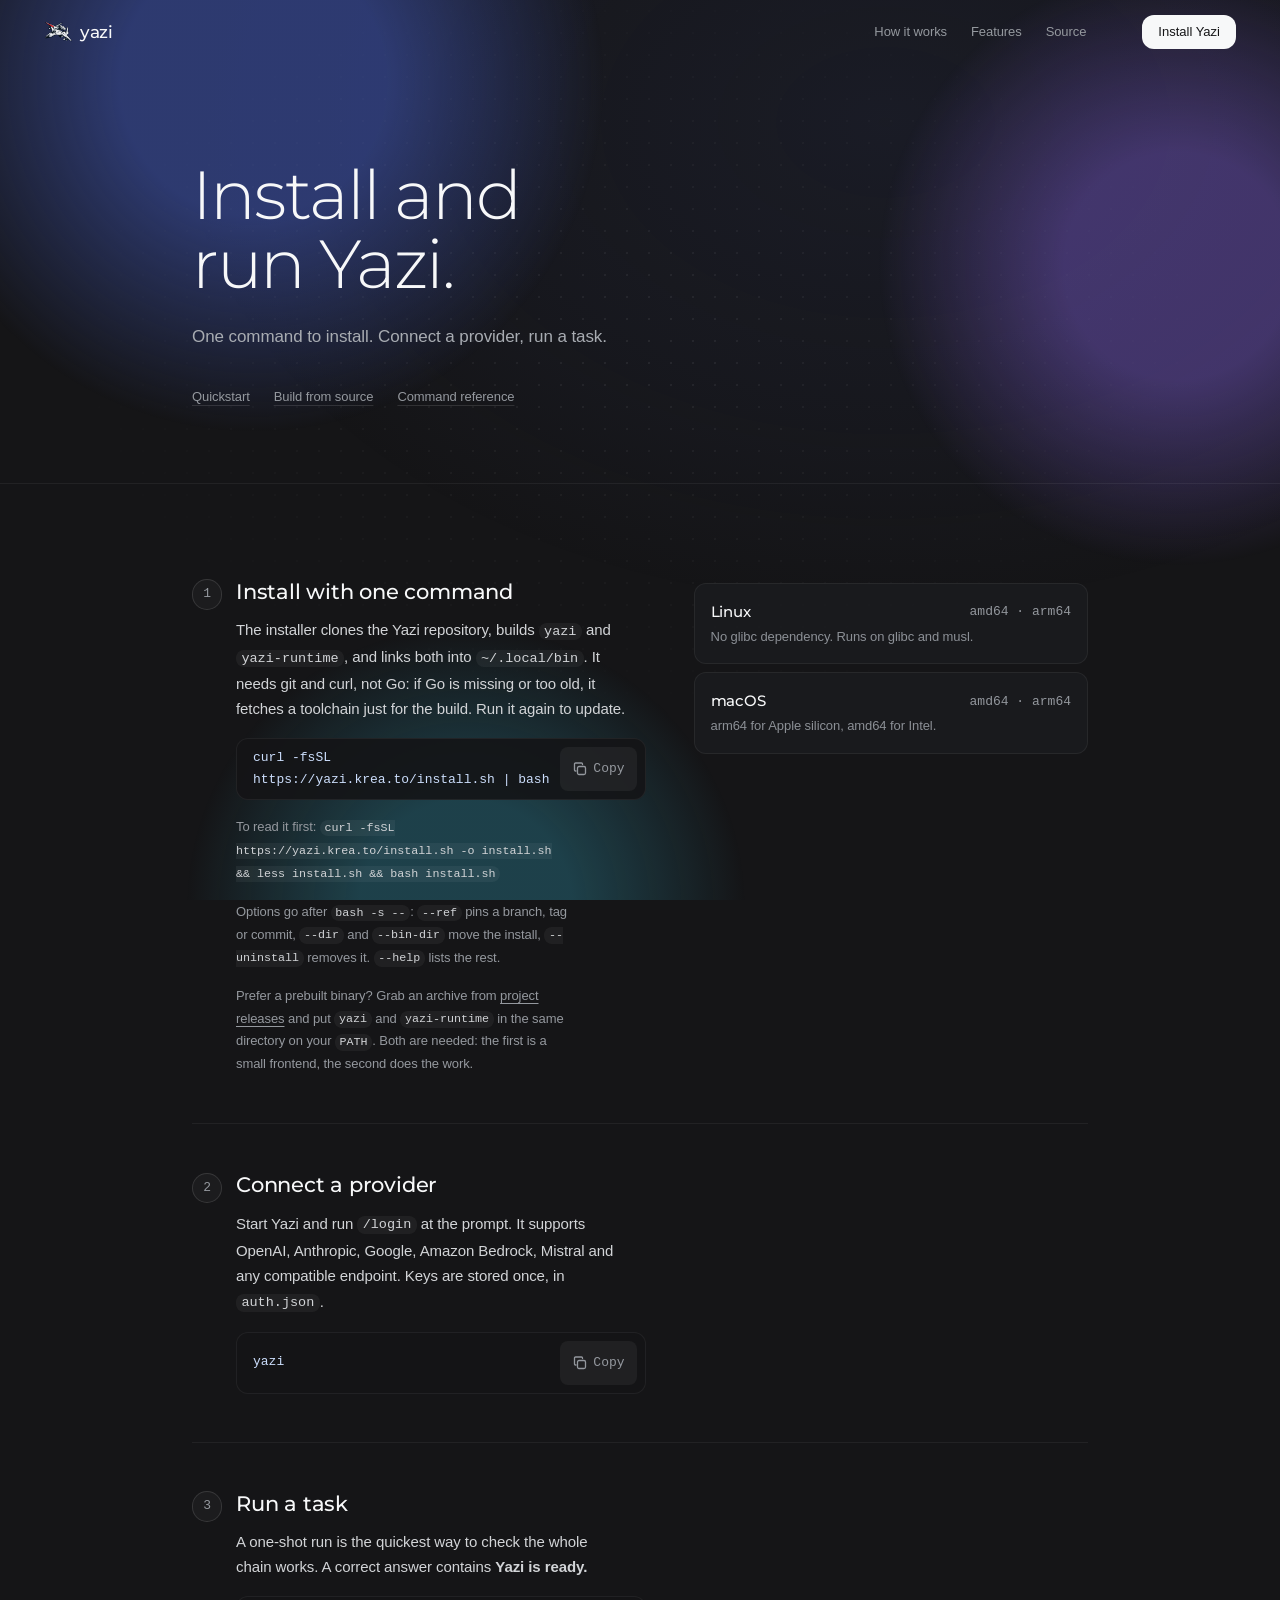
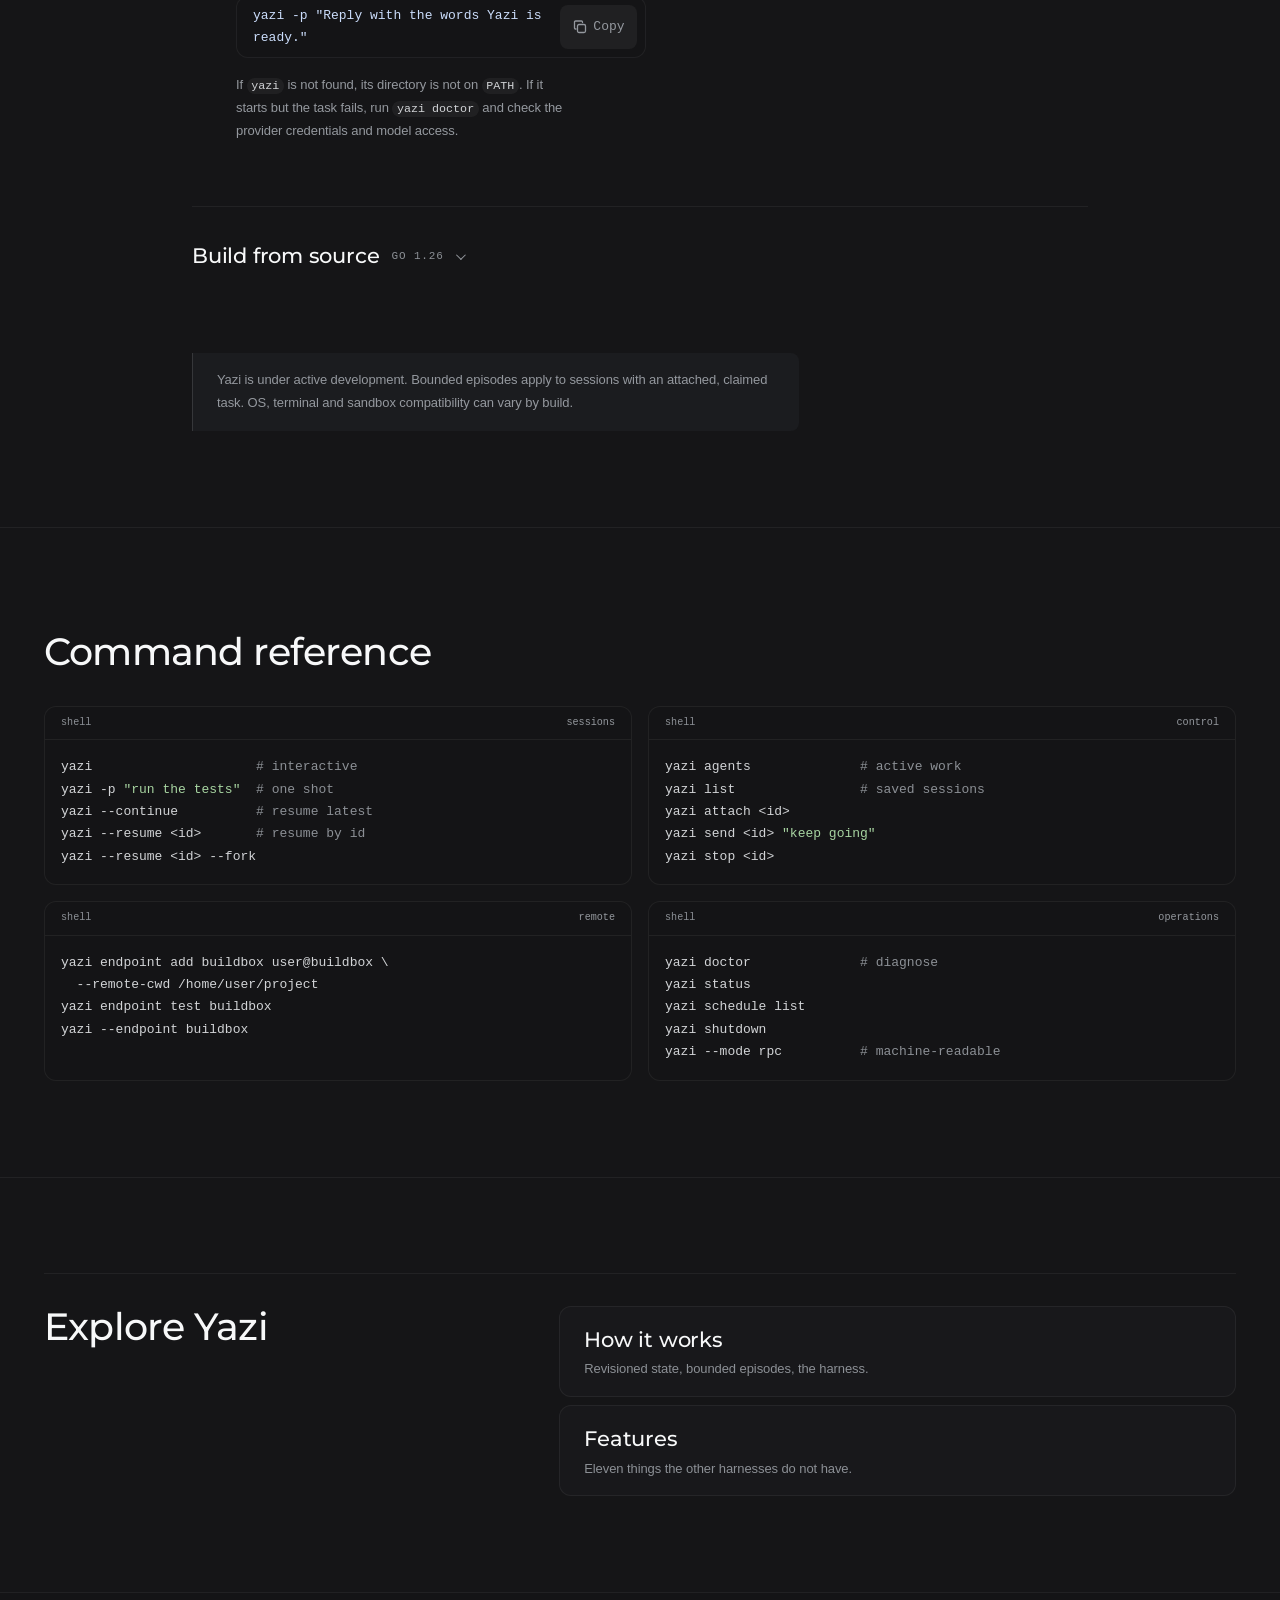
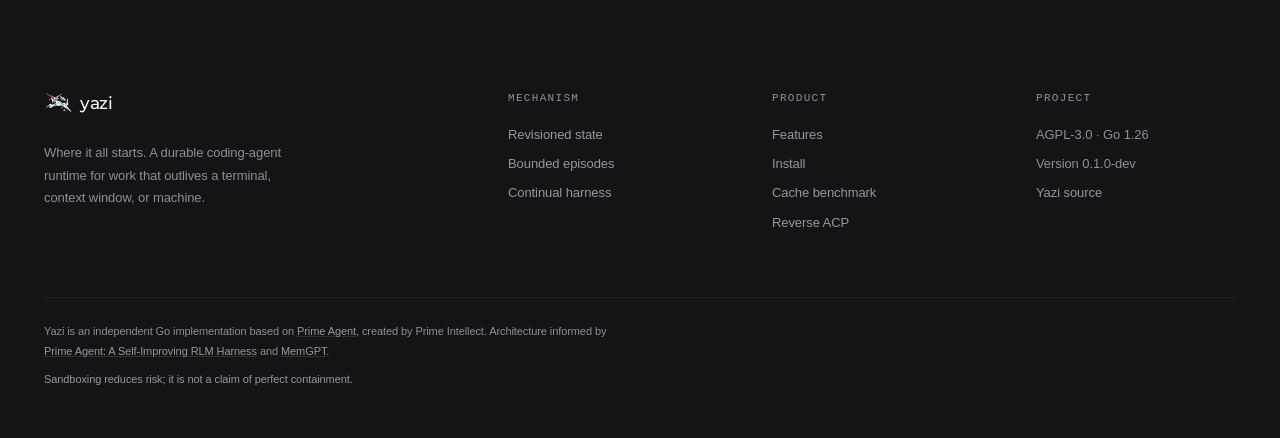
==== commit b6fbc557: "Add a curl | bash installer and make it the primary install path install.sh clones the Yazi source, " ====
--- a/install.html
+++ b/install.html
@@ -6,7 +6,7 @@
 <meta name="color-scheme" content="dark" />
 <meta name="theme-color" content="#151517" />
 <title>Install — Yazi</title>
-<meta name="description" content="Install Yazi on Linux or macOS, connect a provider, and run your first task." />
+<meta name="description" content="Install Yazi on Linux or macOS with one command, connect a provider, and run your first task." />
 <link rel="icon" href="assets/img/jet-logo.svg" type="image/svg+xml" />
 <link rel="preload" href="assets/fonts/montserrat-light.woff2" as="font" type="font/woff2" crossorigin />
 <link rel="preload" href="assets/fonts/montserrat-medium.woff2" as="font" type="font/woff2" crossorigin />
@@ -60,7 +60,7 @@
         <span class="line">Install and</span>
         <span class="line">run Yazi.</span>
       </h1>
-      <p class="pagehead__lede">Two executables, one directory on your PATH. Pick a platform, connect a provider, run a task.</p>
+      <p class="pagehead__lede">One command to install. Connect a provider, run a task.</p>
       <nav class="page-jumps" aria-label="On this page">
         <a href="#steps">Quickstart</a>
         <a href="#from-source">Build from source</a>
@@ -75,9 +75,34 @@
 
         <li class="step" id="platform">
           <div class="step__body">
-            <h2 class="step__title">Install for your platform</h2>
+            <h2 class="step__title">Install with one command</h2>
             <p class="step__text">
-              Linux and macOS, on amd64 or arm64. Grab an archive from
+              The installer clones the Yazi repository, builds <code>yazi</code>
+              and <code>yazi-runtime</code>, and links both into
+              <code>~/.local/bin</code>. It needs git and curl, not Go: if Go is
+              missing or too old, it fetches a toolchain just for the build.
+              Run it again to update.
+            </p>
+            <div class="snippet" data-copy-host>
+              <code class="snippet__code">curl -fsSL https://yazi.krea.to/install.sh | bash</code>
+              <button class="snippet__copy" type="button" data-copy aria-label="Copy install command" hidden>
+                <svg width="16" height="16" viewBox="0 0 16 16" fill="none" aria-hidden="true"><rect x="5.5" y="5.5" width="8" height="8" rx="1.5" stroke="currentColor" stroke-width="1.3"/><path d="M10.5 3.5v-.5a1 1 0 0 0-1-1h-6a1 1 0 0 0-1 1v6a1 1 0 0 0 1 1H4" stroke="currentColor" stroke-width="1.3" stroke-linecap="round"/></svg>
+                <span class="snippet__copy-text">Copy</span>
+              </button>
+            </div>
+            <p class="snippet__feedback sr-only" role="status" data-copy-feedback></p>
+            <p class="step__text step__text--dim">
+              To read it first:
+              <code>curl -fsSL https://yazi.krea.to/install.sh -o install.sh &amp;&amp; less install.sh &amp;&amp; bash install.sh</code>
+            </p>
+            <p class="step__text step__text--dim">
+              Options go after <code>bash -s --</code>: <code>--ref</code> pins a
+              branch, tag or commit, <code>--dir</code> and <code>--bin-dir</code>
+              move the install, <code>--uninstall</code> removes it.
+              <code>--help</code> lists the rest.
+            </p>
+            <p class="step__text step__text--dim">
+              Prefer a prebuilt binary? Grab an archive from
               <a href="https://src.krea.to/kreato/yazi/releases">project releases</a>
               and put <code>yazi</code> and <code>yazi-runtime</code> in the same
               directory on your <code>PATH</code>. Both are needed: the first is
@@ -156,7 +181,7 @@
             From the root of a local checkout of the
             <a href="https://src.krea.to/kreato/yazi">Yazi repository</a>.
             Keep the two outputs together and add their directory to your
-            <code>PATH</code>.
+            <code>PATH</code>. The installer does exactly this.
           </p>
           <div class="snippet" data-copy-host>
               <code class="snippet__code">go build -trimpath -o yazi ./cmd/yazi
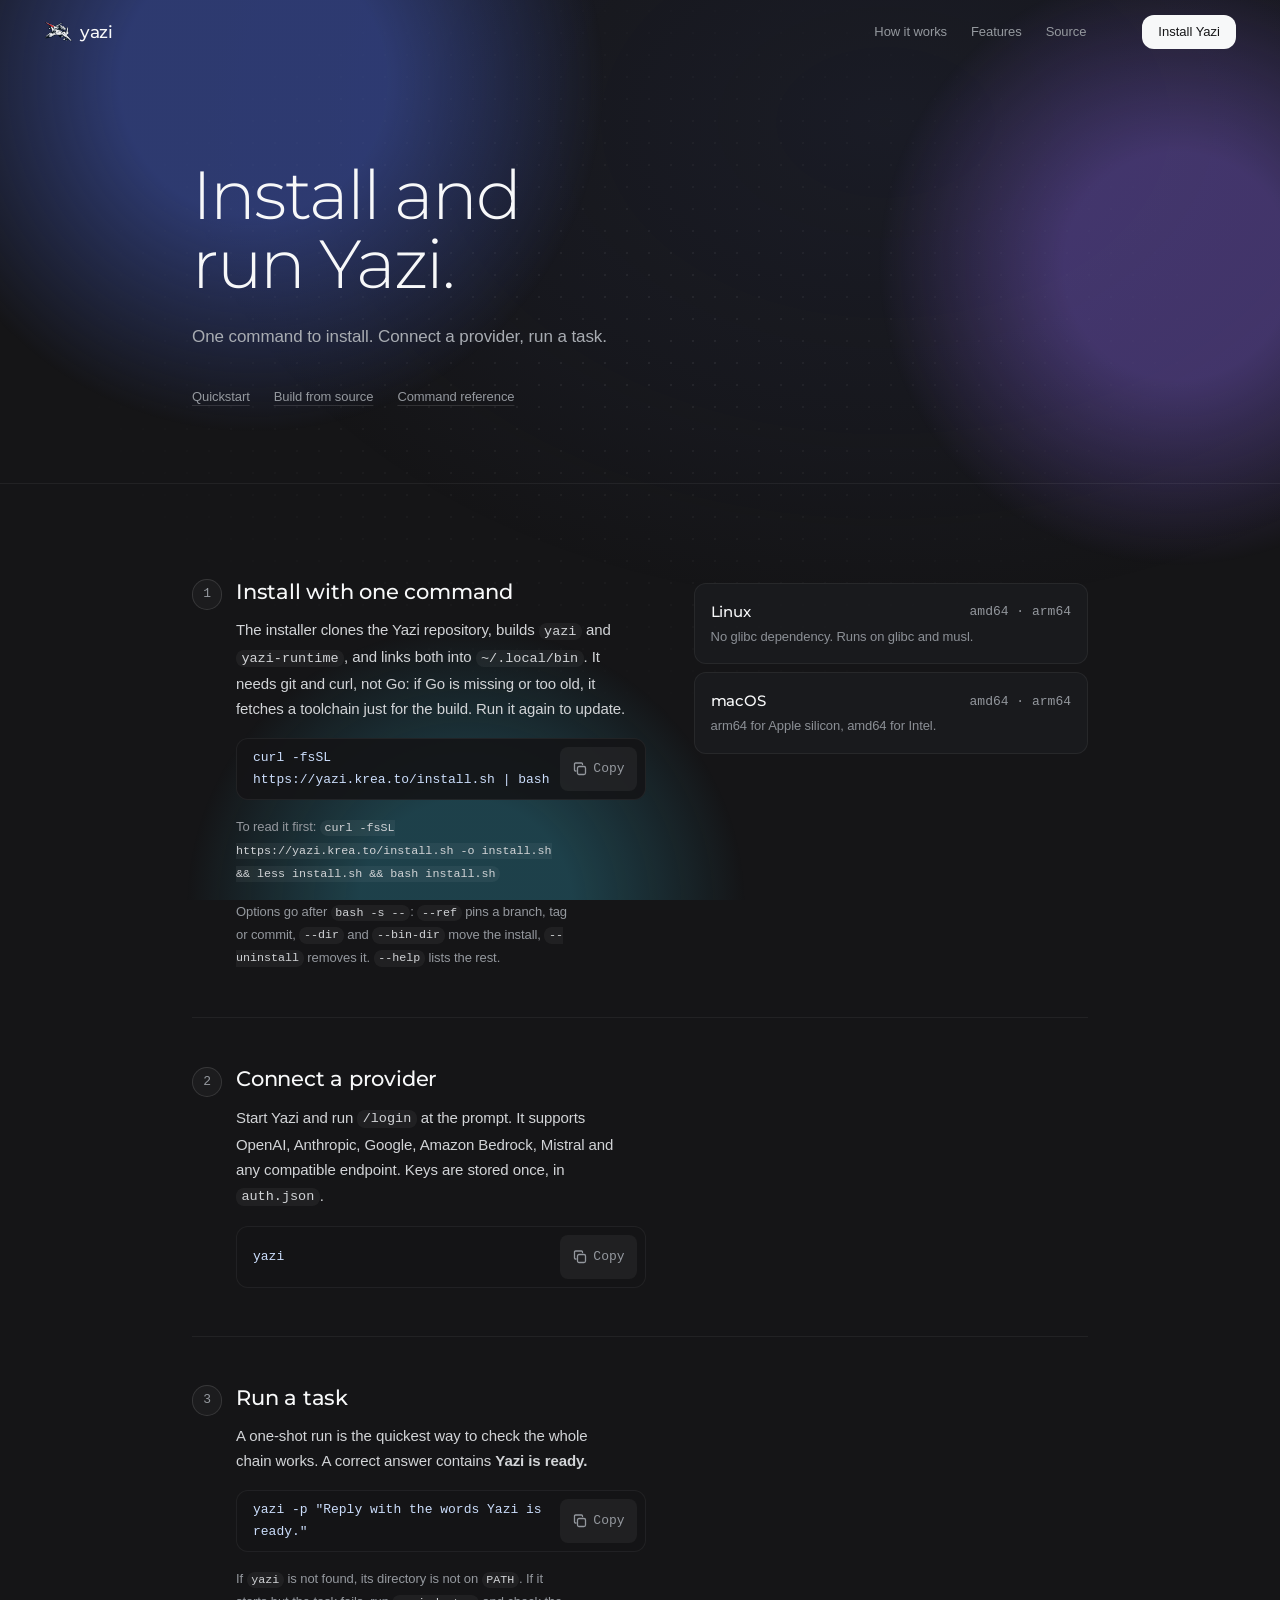
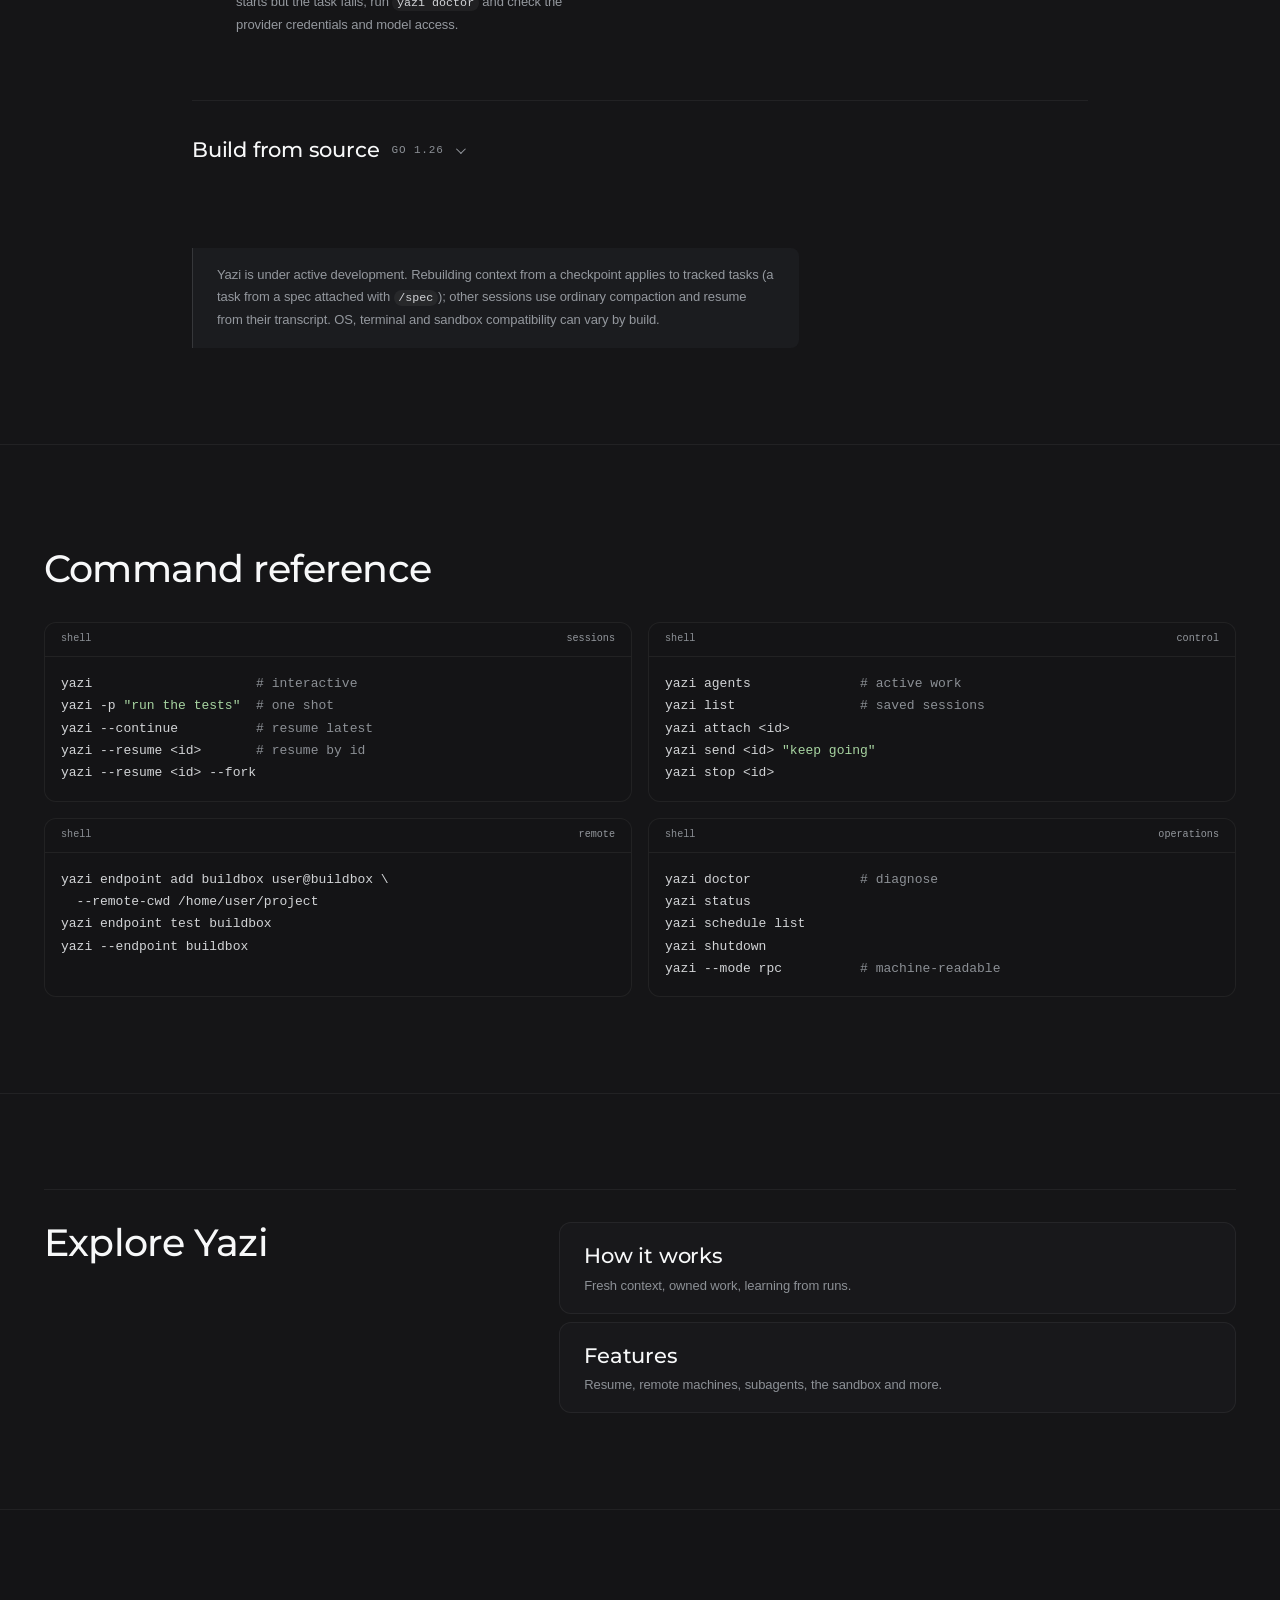
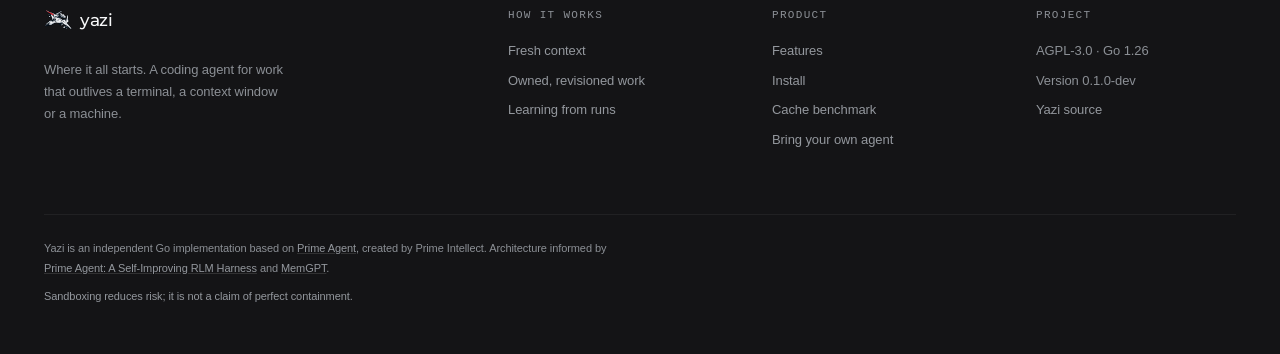
==== commit 6605b1e3: "Rewrite the site copy for newcomers and check it against the source Keep the "Where it all starts." " ====
--- a/install.html
+++ b/install.html
@@ -100,13 +100,6 @@
               branch, tag or commit, <code>--dir</code> and <code>--bin-dir</code>
               move the install, <code>--uninstall</code> removes it.
               <code>--help</code> lists the rest.
-            </p>
-            <p class="step__text step__text--dim">
-              Prefer a prebuilt binary? Grab an archive from
-              <a href="https://src.krea.to/kreato/yazi/releases">project releases</a>
-              and put <code>yazi</code> and <code>yazi-runtime</code> in the same
-              directory on your <code>PATH</code>. Both are needed: the first is
-              a small frontend, the second does the work.
             </p>
           </div>
           <div class="step__aside">
@@ -201,9 +194,11 @@
       </details>
 
       <p class="install__caveat">
-        Yazi is under active development. Bounded episodes apply to sessions
-        with an attached, claimed task. OS, terminal and sandbox compatibility
-        can vary by build.
+        Yazi is under active development. Rebuilding context from a checkpoint
+        applies to tracked tasks (a task from a spec attached with
+        <code>/spec</code>); other sessions use ordinary compaction and resume
+        from their transcript.
+        OS, terminal and sandbox compatibility can vary by build.
       </p>
     </div>
   </section>
@@ -262,11 +257,11 @@
         <div class="next__links">
           <a class="next__link" href="index.html#mechanisms">
             <span class="next__label">How it works</span>
-            <span class="next__desc">Revisioned state, bounded episodes, the harness.</span>
+            <span class="next__desc">Fresh context, owned work, learning from runs.</span>
           </a>
           <a class="next__link" href="index.html#features">
             <span class="next__label">Features</span>
-            <span class="next__desc">Eleven things the other harnesses do not have.</span>
+            <span class="next__desc">Resume, remote machines, subagents, the sandbox and more.</span>
           </a>
         </div>
       </div>
@@ -282,20 +277,20 @@
           <img class="brand__mark" src="assets/img/jet-logo.svg" alt="" width="24" height="24" />
           <span class="brand__word">yazi</span>
         </a>
-        <p class="foot__tag">Where it all starts. A durable coding-agent runtime for work that outlives a terminal, context window, or machine.</p>
+        <p class="foot__tag">Where it all starts. A coding agent for work that outlives a terminal, a context window or a machine.</p>
       </div>
-      <nav class="foot__col" aria-label="Mechanism">
-        <p class="foot__head mono">Mechanism</p>
-        <a href="index.html#revisioned-state">Revisioned state</a>
-        <a href="index.html#bounded-episodes">Bounded episodes</a>
-        <a href="index.html#continual-harness">Continual harness</a>
+      <nav class="foot__col" aria-label="How it works">
+        <p class="foot__head mono">How it works</p>
+        <a href="index.html#bounded-episodes">Fresh context</a>
+        <a href="index.html#revisioned-state">Owned, revisioned work</a>
+        <a href="index.html#continual-harness">Learning from runs</a>
       </nav>
       <nav class="foot__col" aria-label="Product">
         <p class="foot__head mono">Product</p>
         <a href="index.html#features">Features</a>
         <a href="install.html">Install</a>
         <a href="index.html#cache">Cache benchmark</a>
-        <a href="index.html#acp">Reverse ACP</a>
+        <a href="index.html#acp">Bring your own agent</a>
       </nav>
       <div class="foot__col">
         <p class="foot__head mono">Project</p>
--- a/assets/css/site.css
+++ b/assets/css/site.css
@@ -2440,6 +2440,13 @@
   color: var(--text-secondary);
 }
 
+/* The install one-liner, left-aligned inside the centred CTA. */
+.cta .snippet {
+  max-width: 560px;
+  margin: var(--s-5) auto 0;
+  text-align: left;
+}
+
 .cta__actions {
   display: flex;
   flex-wrap: wrap;
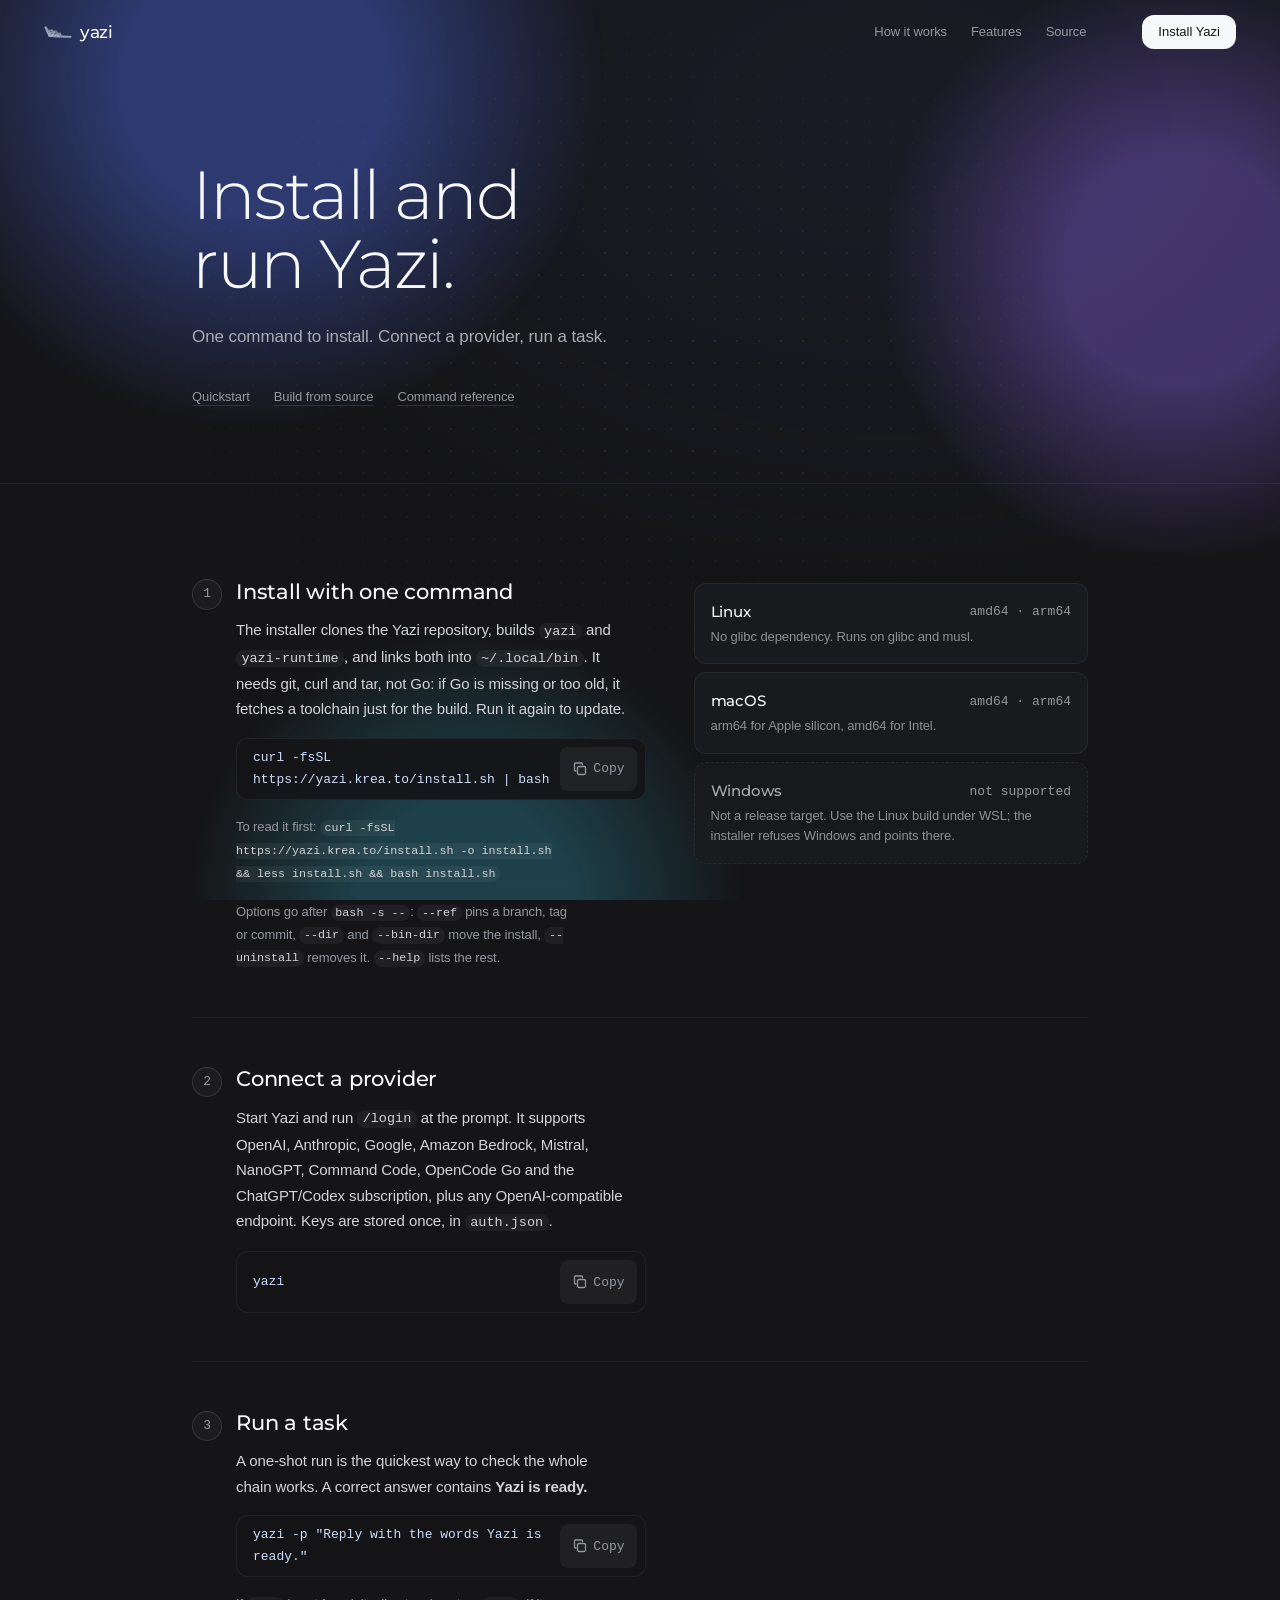
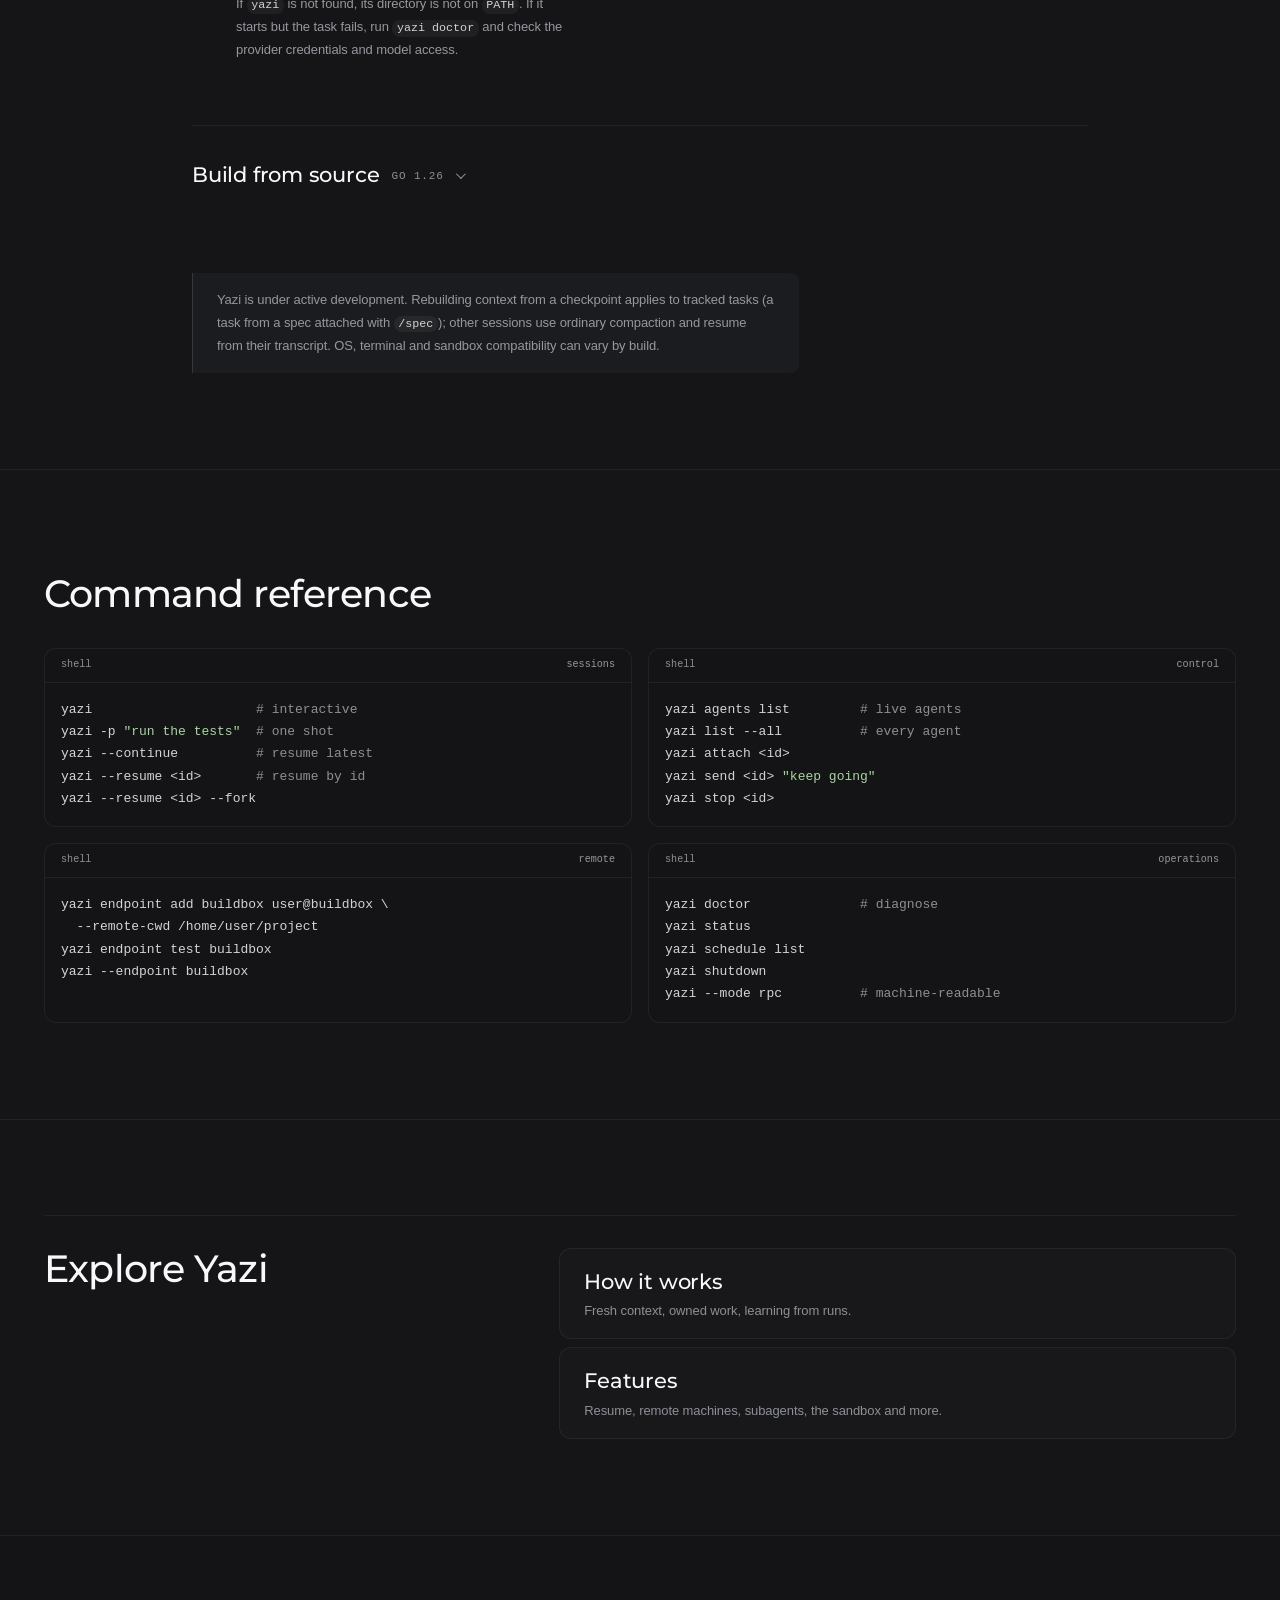
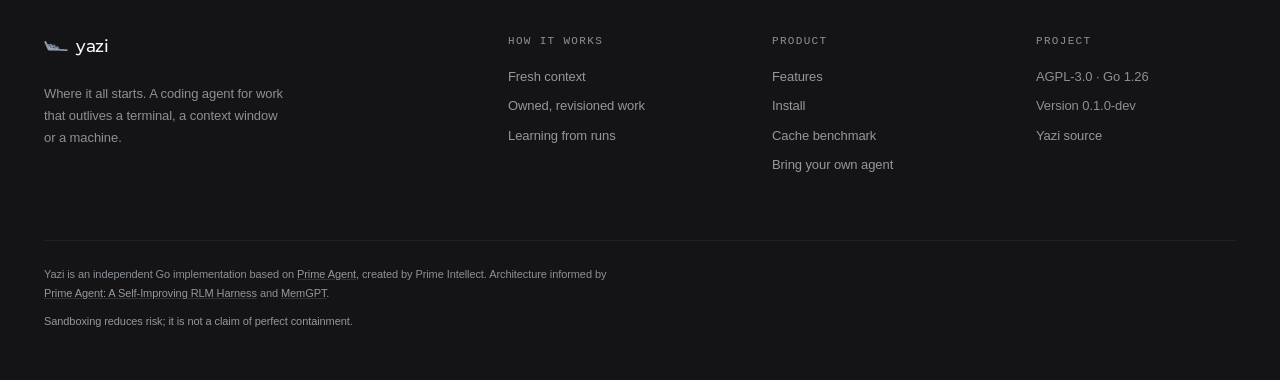
==== commit 0e74b338: "Rebrand to the drone-carrier logo and fix stale copy Replace the Jet mark with the product's drone-c" ====
--- a/install.html
+++ b/install.html
@@ -7,7 +7,9 @@
 <meta name="theme-color" content="#151517" />
 <title>Install — Yazi</title>
 <meta name="description" content="Install Yazi on Linux or macOS with one command, connect a provider, and run your first task." />
-<link rel="icon" href="assets/img/jet-logo.svg" type="image/svg+xml" />
+<!-- The site is dark-only (color-scheme: dark, one palette in tokens.css), so the
+     icon and both brand marks are the -dark artwork; no prefers-color-scheme pair. -->
+<link rel="icon" href="assets/img/favicon.svg" type="image/svg+xml" />
 <link rel="preload" href="assets/fonts/montserrat-light.woff2" as="font" type="font/woff2" crossorigin />
 <link rel="preload" href="assets/fonts/montserrat-medium.woff2" as="font" type="font/woff2" crossorigin />
 <link rel="stylesheet" href="assets/css/tokens.css" />
@@ -30,7 +32,8 @@
 <header class="nav" data-nav>
   <div class="nav__inner">
     <a class="brand" href="index.html" aria-label="Yazi, home">
-      <img class="brand__mark" src="assets/img/jet-logo.svg" alt="" width="28" height="28" />
+      <!-- Wing-only mark: the full logo's drones turn to specks at 28px. -->
+      <img class="brand__mark" src="assets/img/mark-dark.svg" alt="" width="28" height="28" />
       <span class="brand__word">yazi</span>
     </a>
     <nav class="nav__links" aria-label="Sections">
@@ -79,8 +82,8 @@
             <p class="step__text">
               The installer clones the Yazi repository, builds <code>yazi</code>
               and <code>yazi-runtime</code>, and links both into
-              <code>~/.local/bin</code>. It needs git and curl, not Go: if Go is
-              missing or too old, it fetches a toolchain just for the build.
+              <code>~/.local/bin</code>. It needs git, curl and tar, not Go: if
+              Go is missing or too old, it fetches a toolchain just for the build.
               Run it again to update.
             </p>
             <div class="snippet" data-copy-host>
@@ -114,6 +117,11 @@
                 <span class="plat__arch mono">amd64 · arm64</span>
                 <span class="plat__note">arm64 for Apple silicon, amd64 for Intel.</span>
               </li>
+              <li class="plat plat--out">
+                <span class="plat__os">Windows</span>
+                <span class="plat__arch mono">not supported</span>
+                <span class="plat__note">Not a release target. Use the Linux build under WSL; the installer refuses Windows and points there.</span>
+              </li>
             </ul>
           </div>
         </li>
@@ -123,8 +131,9 @@
             <h2 class="step__title">Connect a provider</h2>
             <p class="step__text">
               Start Yazi and run <code>/login</code> at the prompt. It supports
-              OpenAI, Anthropic, Google, Amazon Bedrock, Mistral and any
-              compatible endpoint. Keys are stored once, in
+              OpenAI, Anthropic, Google, Amazon Bedrock, Mistral, NanoGPT,
+              Command Code, OpenCode Go and the ChatGPT/Codex subscription, plus
+              any OpenAI-compatible endpoint. Keys are stored once, in
               <code>auth.json</code>.
             </p>
             <div class="snippet" data-copy-host>
@@ -221,8 +230,8 @@
 
         <figure class="code" data-reveal>
           <figcaption class="code__bar"><span class="mono">shell</span><span class="mono code__bar-note">control</span></figcaption>
-<pre><code>yazi agents              <span class="c-com"># active work</span>
-yazi list                <span class="c-com"># saved sessions</span>
+<pre><code>yazi agents list         <span class="c-com"># live agents</span>
+yazi list --all          <span class="c-com"># every agent</span>
 yazi attach &lt;id&gt;
 yazi send &lt;id&gt; <span class="c-str">"keep going"</span>
 yazi stop &lt;id&gt;</code></pre>
@@ -274,7 +283,8 @@
     <div class="foot__grid">
       <div class="foot__brand">
         <a class="brand" href="index.html">
-          <img class="brand__mark" src="assets/img/jet-logo.svg" alt="" width="24" height="24" />
+          <!-- Wing-only mark, -dark variant, as in the header. -->
+          <img class="brand__mark" src="assets/img/mark-dark.svg" alt="" width="24" height="24" />
           <span class="brand__word">yazi</span>
         </a>
         <p class="foot__tag">Where it all starts. A coding agent for work that outlives a terminal, a context window or a machine.</p>
--- a/assets/css/tui.css
+++ b/assets/css/tui.css
@@ -4,8 +4,9 @@
    This is not a mockup of "a terminal". It reproduces what yazi's TUI actually
    paints, taken from the render code and the frame goldens:
 
-     internal/tui2/app/header_splash.go   the butterfly + metadata block
-     internal/tui2/app/header.go          brandLogo, shortPath
+     internal/tui2/app/header_splash.go   the brand mark + metadata block
+     internal/tui2/app/logo.go            the mark: the artwork in a 20x7 cell box
+     internal/tui2/app/header.go          shortPath
      internal/tui2/app/root.go            paintHint: state left, mode right
      internal/tui2/parity/testdata/       exact glyphs, indents and spacing
      internal/tui2/theme/data/dark.json   the colours
@@ -74,16 +75,55 @@
   margin-bottom: 22px;
 }
 
-/* brandLogo, verbatim. It is 7 rows of ASCII; the leading spaces are part of
-   the art, so it is pre-formatted and must not be re-indented. */
+/* The brand mark, the way the TUI draws it in a capable terminal: the artwork
+   itself, in the cell box logo.go reserves for it — brandCols x brandRows, 20
+   columns by 7 rows, the butterfly's own footprint, so the metadata column sits
+   where it always did.
+
+   The box is measured in the mock's own grid: one column is 1ch of the mock's
+   mono font and one row is 1.5em (the line-height above), which is what makes
+   the picture land in the same cells the TUI reserves.
+
+   logo-dark.svg is a 1024x1024 canvas with the drawing inside it at
+   (93, 322), 930x701 — the drones, their dotted trails and the carrier. Those
+   fractions are the four --logo-art-* values below. The canvas is scaled until
+   the *drawing* is 20 columns wide, then offset so the drawing, not its
+   transparent margin, is centred in the box. At this grid the drawing is
+   width-limited: 20 columns wide by 15.08ch (6.2 of the 7 rows) tall, so the
+   box keeps a little air above and below, as the product's does.
+
+   It is vector art, so it must be scaled by the browser, never resampled with
+   nearest-neighbour: image-rendering stays auto. */
 .tui__logo {
-  margin: 0;
-  font-family: var(--font-mono);
-  font-size: 12.5px;
-  line-height: 1.5;
-  color: var(--tui-text);
-  white-space: pre;
+  --logo-art-w: 0.9084; /* 930 / 1024 */
+  --logo-art-h: 0.6851; /* 701 / 1024 */
+  --logo-art-x: 0.0906; /*  93 / 1024 */
+  --logo-art-y: 0.3147; /* 322 / 1024 */
+  /* The canvas width that makes the drawing 20 columns wide. */
+  --logo-canvas: calc(20ch / var(--logo-art-w));
+  position: relative;
+  display: block;
+  width: 20ch;
+  height: 10.5em; /* 7 rows of the 1.5 line-height */
   flex-shrink: 0;
+}
+
+.tui__logo-img {
+  position: absolute;
+  width: var(--logo-canvas);
+  /* site.css clamps every image to its container's width; this one is
+     deliberately wider than the box (the box is the *drawing's* 20 columns,
+     the canvas adds the transparent margin), so the clamp must not apply. */
+  max-width: none;
+  height: auto;
+  /* Centre the drawing in the box: half a box less half the drawing's width,
+     then back off its own left margin; the same vertically, on the middle of
+     the box (5.25em) and the drawing's height and top margin. Percentages are
+     of the canvas, so the picture stays centred at any font size. */
+  left: calc(50% - (var(--logo-canvas) * var(--logo-art-w)) / 2 - var(--logo-canvas) * var(--logo-art-x));
+  top: calc(5.25em - (var(--logo-canvas) * var(--logo-art-h)) / 2 - var(--logo-canvas) * var(--logo-art-y));
+  /* Vector art: let the browser scale it, never nearest-neighbour. */
+  image-rendering: auto;
 }
 
 .tui__meta {
@@ -92,7 +132,9 @@
   gap: 0;
   font-size: 12.5px;
   line-height: 1.5;
-  padding-top: 0;
+  /* splashHeaderLines centres the metadata block in the header's rows:
+     start = (rows - len(meta)) / 2, which is one row for 7 rows and 4 lines. */
+  padding-top: 1.5em;
 }
 
 .tui__meta-row { white-space: pre; }
@@ -264,7 +306,8 @@
 
 @media (max-width: 640px) {
   .tui__screen { padding: 14px 14px 12px; min-height: 29rem; }
-  .tui__logo { font-size: 11px; }
+  /* The mark keeps the grid's own 20x7 cells: it is the same box the TUI
+     reserves, so it scales with the mock's font rather than being shrunk. */
   .tui__header { gap: 12px; margin-bottom: 16px; }
   .tui__meta { min-width: 0; }
   .tui__meta-row { white-space: normal; overflow-wrap: anywhere; }
--- a/assets/css/site.css
+++ b/assets/css/site.css
@@ -397,8 +397,8 @@
 }
 
 .brand__mark {
-  width: 28px;
-  height: 28px;
+  /* Size comes from the markup's width/height (28 header, 24 footer): the
+     drawing is a square 565x565 viewBox, so those seats do not distort it. */
   transition: transform var(--dur-macro) var(--ease);
 }
 .brand:hover .brand__mark { transform: translate(2px, -2px) rotate(-2deg); }
@@ -1073,6 +1073,14 @@
   line-height: 1.6;
   color: var(--text-dim);
 }
+
+/* A platform the product does not build for: still listed, so nobody has to
+   guess, but it reads as a boundary rather than an option. */
+.plat--out {
+  background: var(--tint-card-soft);
+  border-style: dashed;
+}
+.plat--out .plat__os { color: var(--text-tertiary); }
 
 /* ── Snippets ───────────────────────────────────────────────────────────── */
 
